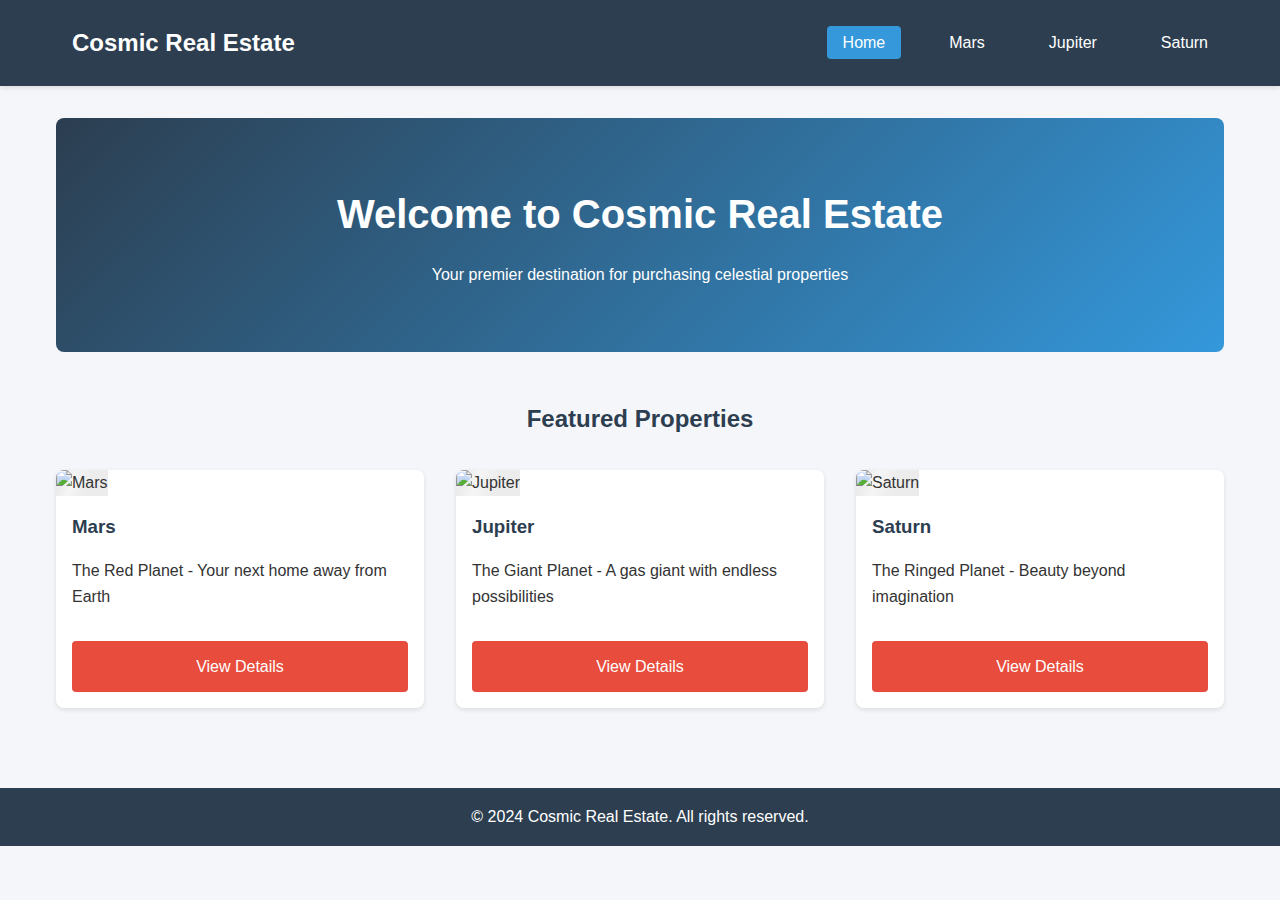
==== index.html @ f9bcfc72 "realize script" ====
<!DOCTYPE html>
<html lang="en">
<head>
    <meta charset="UTF-8">
    <meta name="viewport" content="width=device-width, initial-scale=1.0">
    <title>Cosmic Real Estate - Your Gateway to the Stars</title>
    <link rel="stylesheet" href="styles/main.css">
    <!-- Taboola Pixel Code -->
    <script type='text/javascript'>
      window._tfa = window._tfa || [];
      window._tfa.push({notify: 'event', name: 'page_view', id: 1293100});
      !function (t, f, a, x) {
             if (!document.getElementById(x)) {
                t.async = 1;t.src = a;t.id=x;f.parentNode.insertBefore(t, f);
             }
      }(document.createElement('script'),
      document.getElementsByTagName('script')[0],
      '//cdn.taboola.com/libtrc/unip/1293100/tfa.js',
      'tb_tfa_script');
    </script>
    <!-- End of Taboola Pixel Code -->
</head>
<body>
    <header>
        <nav>
            <a href="index.html" class="logo">
                <h1>Cosmic Real Estate</h1>
            </a>
            <ul>
                <li><a href="index.html" class="active">Home</a></li>
                <li><a href="pages/mars.html">Mars</a></li>
                <li><a href="pages/jupiter.html">Jupiter</a></li>
                <li><a href="pages/saturn.html">Saturn</a></li>
            </ul>
        </nav>
    </header>

    <main>
        <section class="hero">
            <h2>Welcome to Cosmic Real Estate</h2>
            <p>Your premier destination for purchasing celestial properties</p>
        </section>

        <section class="featured-planets">
            <h2>Featured Properties</h2>
            <div class="planet-grid">
                <article class="planet-card">
                    <img src="https://apod.nasa.gov/apod/image/2403/MoonriseShadowDLopez_1024.jpg" alt="Mars" loading="lazy">
                    <h3>Mars</h3>
                    <p>The Red Planet - Your next home away from Earth</p>
                    <a href="pages/mars.html" class="cta-button">View Details</a>
                </article>

                <article class="planet-card">
                    <img src="https://apod.nasa.gov/apod/image/2403/Image133k_n1055_1024.jpg" alt="Jupiter" loading="lazy">
                    <h3>Jupiter</h3>
                    <p>The Giant Planet - A gas giant with endless possibilities</p>
                    <a href="pages/jupiter.html" class="cta-button">View Details</a>
                </article>

                <article class="planet-card">
                    <img src="https://apod.nasa.gov/apod/image/2403/ELT_2024-03-13_1024.jpg" alt="Saturn" loading="lazy">
                    <h3>Saturn</h3>
                    <p>The Ringed Planet - Beauty beyond imagination</p>
                    <a href="pages/saturn.html" class="cta-button">View Details</a>
                </article>
            </div>
        </section>
    </main>

    <footer>
        <p>&copy; 2024 Cosmic Real Estate. All rights reserved.</p>
    </footer>

    <script src="js/main.js"></script>
</body>
</html>
---- styles/main.css ----
/* Reset and base styles */
:root {
    --primary-color: #2c3e50;
    --secondary-color: #3498db;
    --accent-color: #e74c3c;
    --text-color: #333;
    --background-color: #f5f6fa;
    --card-background: #ffffff;
}

* {
    margin: 0;
    padding: 0;
    box-sizing: border-box;
}

body {
    font-family: 'Segoe UI', Tahoma, Geneva, Verdana, sans-serif;
    line-height: 1.6;
    color: var(--text-color);
    background-color: var(--background-color);
}

/* Header and Navigation */
header {
    background-color: var(--primary-color);
    padding: 1rem 0;
    box-shadow: 0 2px 5px rgba(0, 0, 0, 0.1);
}

nav {
    max-width: 1200px;
    margin: 0 auto;
    padding: 0 1rem;
    display: flex;
    justify-content: space-between;
    align-items: center;
}

nav h1 {
    color: white;
    font-size: 1.5rem;
}

nav ul {
    display: flex;
    list-style: none;
    gap: 2rem;
}

nav a {
    color: white;
    text-decoration: none;
    padding: 0.5rem 1rem;
    border-radius: 4px;
    transition: background-color 0.3s;
}

nav a:hover,
nav a.active {
    background-color: var(--secondary-color);
}

/* Main content */
main {
    max-width: 1200px;
    margin: 0 auto;
    padding: 2rem 1rem;
}

.hero {
    text-align: center;
    padding: 4rem 0;
    background: linear-gradient(135deg, var(--primary-color), var(--secondary-color));
    color: white;
    border-radius: 8px;
    margin-bottom: 3rem;
}

.hero h2 {
    font-size: 2.5rem;
    margin-bottom: 1rem;
}

/* Planet Grid */
.featured-planets {
    margin-top: 3rem;
}

.featured-planets h2 {
    text-align: center;
    margin-bottom: 2rem;
    color: var(--primary-color);
}

.planet-grid {
    display: grid;
    grid-template-columns: repeat(auto-fit, minmax(300px, 1fr));
    gap: 2rem;
}

.planet-card {
    background: var(--card-background);
    border-radius: 8px;
    overflow: hidden;
    box-shadow: 0 2px 5px rgba(0, 0, 0, 0.1);
    transition: transform 0.3s;
    position: relative;
}

.planet-card:hover {
    transform: translateY(-5px);
}

.planet-card img {
    width: 100%;
    height: 200px;
    object-fit: cover;
    background: linear-gradient(110deg, #ececec 8%, #f5f5f5 18%, #ececec 33%);
    background-size: 200% 100%;
    animation: shimmer 1.5s linear infinite;
    position: relative;
    z-index: 1;
}

@keyframes shimmer {
    to {
        background-position: 200% 0;
    }
}

.planet-card::before {
    content: '';
    position: absolute;
    top: 0;
    left: 0;
    width: 100%;
    height: 100%;
    background: linear-gradient(110deg, transparent 8%, rgba(255, 255, 255, 0.2) 18%, transparent 33%);
    background-size: 200% 100%;
    animation: shimmer 1.5s linear infinite;
    z-index: 2;
    pointer-events: none;
}

.planet-card h3 {
    padding: 1rem;
    color: var(--primary-color);
    position: relative;
    z-index: 3;
}

.planet-card p {
    padding: 0 1rem 1rem;
    position: relative;
    z-index: 3;
}

/* Buttons */
.cta-button {
    display: inline-block;
    padding: 0.8rem 1.5rem;
    background-color: var(--accent-color);
    color: white;
    text-decoration: none;
    border-radius: 4px;
    margin: 1rem;
    transition: all 0.3s ease;
    cursor: pointer;
    border: none;
    font-size: 1rem;
    font-weight: 500;
    text-align: center;
    width: calc(100% - 2rem);
    position: relative;
    z-index: 3;
}

.planet-card .cta-button {
    margin: 1rem;
    display: block;
    width: calc(100% - 2rem);
}

.cta-button:hover {
    background-color: #c0392b;
    transform: translateY(-2px);
    box-shadow: 0 4px 12px rgba(231, 76, 60, 0.3);
}

.cta-button:active {
    transform: translateY(0);
}

/* Footer */
footer {
    background-color: var(--primary-color);
    color: white;
    text-align: center;
    padding: 1rem;
    margin-top: 3rem;
}

/* Logo Styles */
.logo {
    text-decoration: none;
    color: white;
    transition: opacity 0.3s ease;
}

.logo:hover {
    opacity: 0.9;
}

.logo h1 {
    margin: 0;
    font-size: 1.5rem;
}

/* Responsive Design */
@media (max-width: 768px) {
    nav {
        flex-direction: column;
        gap: 1rem;
    }

    nav ul {
        flex-direction: column;
        text-align: center;
        gap: 1rem;
    }

    .hero h2 {
        font-size: 2rem;
    }

    .planet-grid {
        grid-template-columns: 1fr;
    }
}
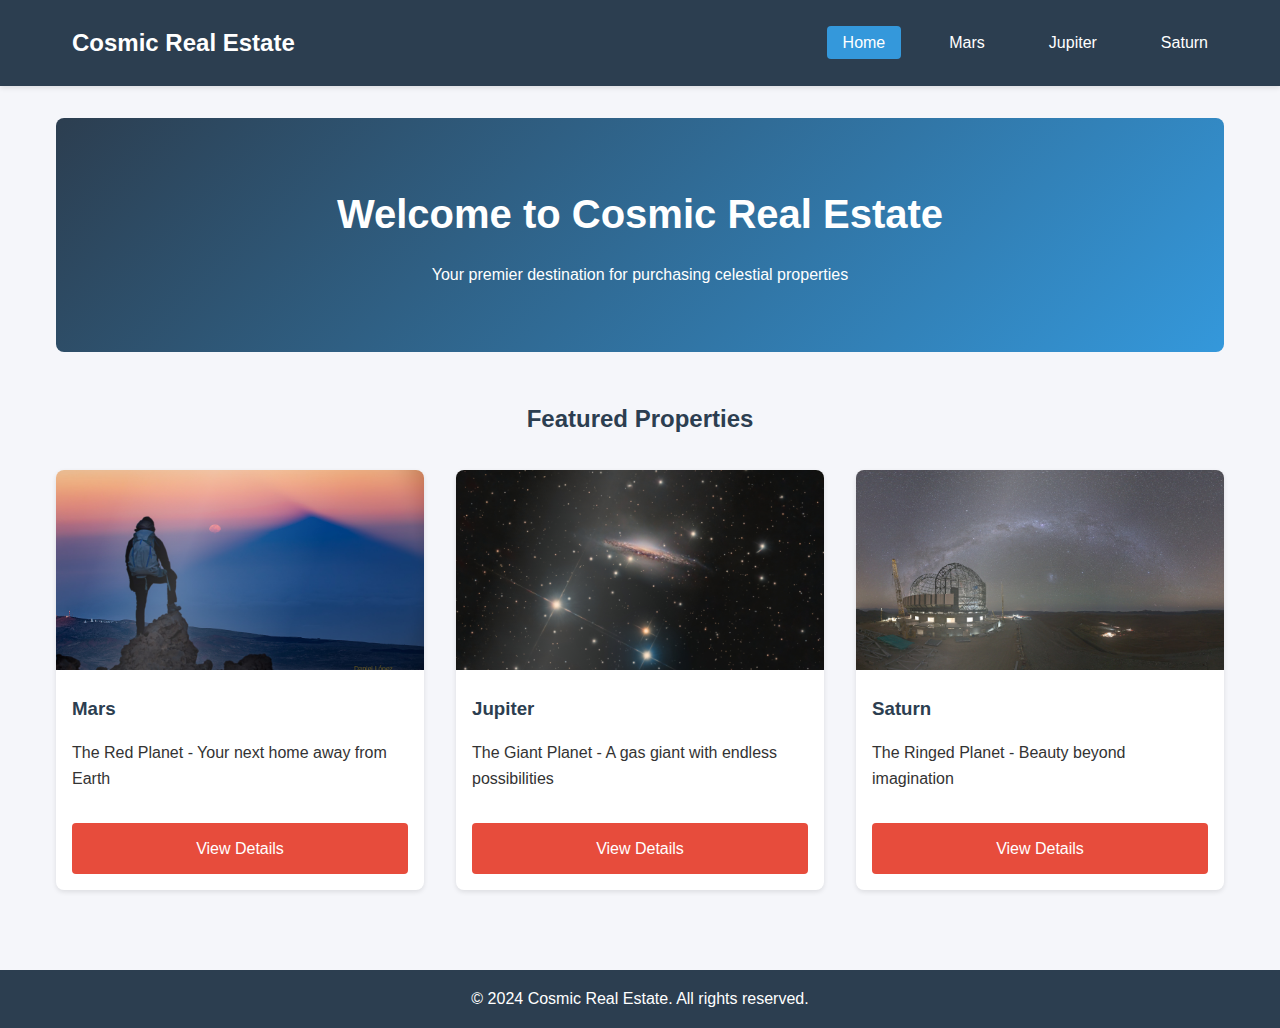
==== commit 2290681a: "back to relative image paths" ====
--- a/index.html
+++ b/index.html
@@ -8,14 +8,14 @@
     <!-- Taboola Pixel Code -->
     <script type='text/javascript'>
       window._tfa = window._tfa || [];
-      window._tfa.push({notify: 'event', name: 'page_view', id: 1293100});
+      window._tfa.push({notify: 'event', name: 'page_view', id: 1056846});
       !function (t, f, a, x) {
              if (!document.getElementById(x)) {
                 t.async = 1;t.src = a;t.id=x;f.parentNode.insertBefore(t, f);
              }
       }(document.createElement('script'),
       document.getElementsByTagName('script')[0],
-      '//cdn.taboola.com/libtrc/unip/1293100/tfa.js',
+      '//cdn.taboola.com/libtrc/unip/1056846/tfa.js',
       'tb_tfa_script');
     </script>
     <!-- End of Taboola Pixel Code -->
@@ -45,21 +45,21 @@
             <h2>Featured Properties</h2>
             <div class="planet-grid">
                 <article class="planet-card">
-                    <img src="https://apod.nasa.gov/apod/image/2403/MoonriseShadowDLopez_1024.jpg" alt="Mars" loading="lazy">
+                    <img src="images/mars.jpg" alt="Mars">
                     <h3>Mars</h3>
                     <p>The Red Planet - Your next home away from Earth</p>
                     <a href="pages/mars.html" class="cta-button">View Details</a>
                 </article>
 
                 <article class="planet-card">
-                    <img src="https://apod.nasa.gov/apod/image/2403/Image133k_n1055_1024.jpg" alt="Jupiter" loading="lazy">
+                    <img src="images/jupiter.jpg" alt="Jupiter">
                     <h3>Jupiter</h3>
                     <p>The Giant Planet - A gas giant with endless possibilities</p>
                     <a href="pages/jupiter.html" class="cta-button">View Details</a>
                 </article>
 
                 <article class="planet-card">
-                    <img src="https://apod.nasa.gov/apod/image/2403/ELT_2024-03-13_1024.jpg" alt="Saturn" loading="lazy">
+                    <img src="images/saturn.jpg" alt="Saturn">
                     <h3>Saturn</h3>
                     <p>The Ringed Planet - Beauty beyond imagination</p>
                     <a href="pages/saturn.html" class="cta-button">View Details</a>
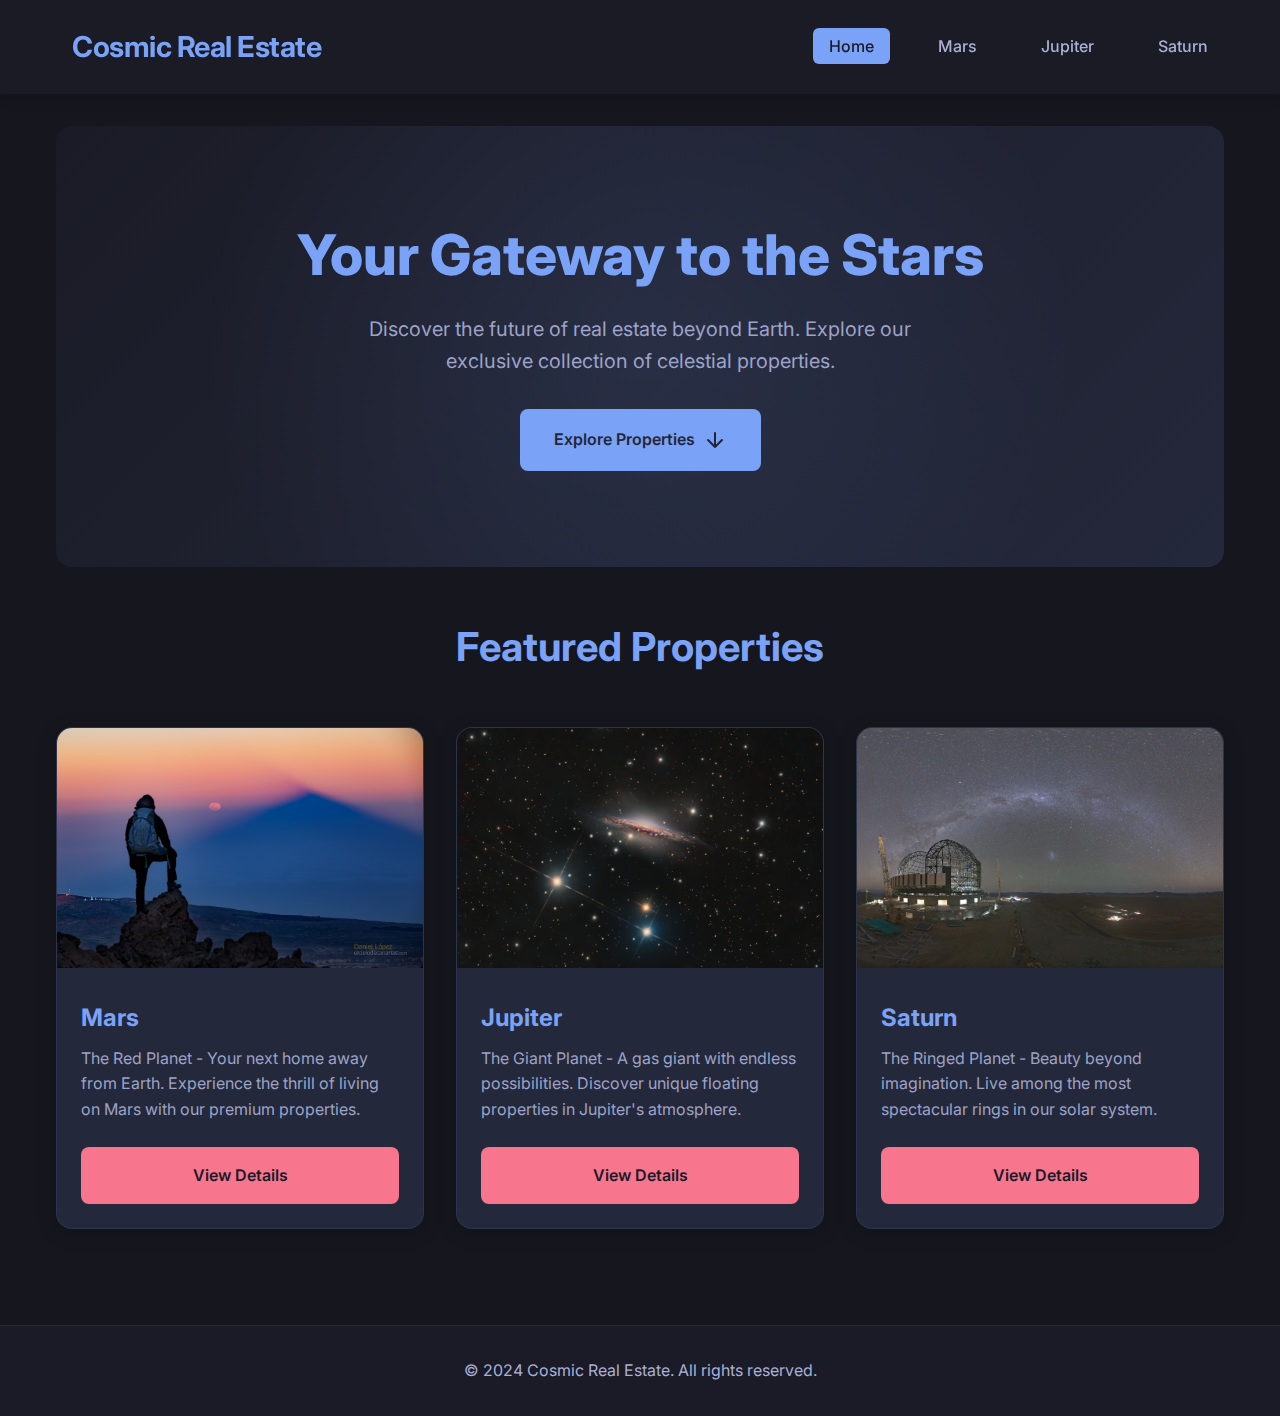
==== commit 86e47461: "style" ====
--- a/index.html
+++ b/index.html
@@ -3,8 +3,19 @@
 <head>
     <meta charset="UTF-8">
     <meta name="viewport" content="width=device-width, initial-scale=1.0">
+    <meta name="description" content="Cosmic Real Estate - Your premier destination for purchasing celestial properties. Explore Mars, Jupiter, and Saturn properties.">
+    <meta name="keywords" content="space real estate, mars property, jupiter property, saturn property, cosmic real estate">
+    <meta name="author" content="Cosmic Real Estate">
+    <meta property="og:title" content="Cosmic Real Estate - Your Gateway to the Stars">
+    <meta property="og:description" content="Your premier destination for purchasing celestial properties">
+    <meta property="og:image" content="images/mars.jpg">
+    <meta property="og:url" content="https://cosmicrealestate.com">
     <title>Cosmic Real Estate - Your Gateway to the Stars</title>
+    <link rel="icon" type="image/png" href="images/favicon.png">
     <link rel="stylesheet" href="styles/main.css">
+    <link rel="preconnect" href="https://fonts.googleapis.com">
+    <link rel="preconnect" href="https://fonts.gstatic.com" crossorigin>
+    <link href="https://fonts.googleapis.com/css2?family=Inter:wght@400;500;600;700;800&display=swap" rel="stylesheet">
     <!-- Taboola Pixel Code -->
     <script type='text/javascript'>
       window._tfa = window._tfa || [];
@@ -37,32 +48,44 @@
 
     <main>
         <section class="hero">
-            <h2>Welcome to Cosmic Real Estate</h2>
-            <p>Your premier destination for purchasing celestial properties</p>
+            <h2>Your Gateway to the Stars</h2>
+            <p>Discover the future of real estate beyond Earth. Explore our exclusive collection of celestial properties.</p>
+            <a href="#featured-planets" class="scroll-button">
+                <span>Explore Properties</span>
+                <svg width="24" height="24" viewBox="0 0 24 24" fill="none" xmlns="http://www.w3.org/2000/svg">
+                    <path d="M12 5V19M12 19L19 12M12 19L5 12" stroke="currentColor" stroke-width="2" stroke-linecap="round" stroke-linejoin="round"/>
+                </svg>
+            </a>
         </section>
 
-        <section class="featured-planets">
+        <section id="featured-planets" class="featured-planets">
             <h2>Featured Properties</h2>
             <div class="planet-grid">
                 <article class="planet-card">
-                    <img src="images/mars.jpg" alt="Mars">
-                    <h3>Mars</h3>
-                    <p>The Red Planet - Your next home away from Earth</p>
-                    <a href="pages/mars.html" class="cta-button">View Details</a>
+                    <a href="pages/mars.html">
+                        <img src="images/mars.jpg" alt="Mars - The Red Planet" loading="eager">
+                        <h3>Mars</h3>
+                        <p>The Red Planet - Your next home away from Earth. Experience the thrill of living on Mars with our premium properties.</p>
+                        <span class="cta-button">View Details</span>
+                    </a>
                 </article>
 
                 <article class="planet-card">
-                    <img src="images/jupiter.jpg" alt="Jupiter">
-                    <h3>Jupiter</h3>
-                    <p>The Giant Planet - A gas giant with endless possibilities</p>
-                    <a href="pages/jupiter.html" class="cta-button">View Details</a>
+                    <a href="pages/jupiter.html">
+                        <img src="images/jupiter.jpg" alt="Jupiter - The Giant Planet" loading="eager">
+                        <h3>Jupiter</h3>
+                        <p>The Giant Planet - A gas giant with endless possibilities. Discover unique floating properties in Jupiter's atmosphere.</p>
+                        <span class="cta-button">View Details</span>
+                    </a>
                 </article>
 
                 <article class="planet-card">
-                    <img src="images/saturn.jpg" alt="Saturn">
-                    <h3>Saturn</h3>
-                    <p>The Ringed Planet - Beauty beyond imagination</p>
-                    <a href="pages/saturn.html" class="cta-button">View Details</a>
+                    <a href="pages/saturn.html">
+                        <img src="images/saturn.jpg" alt="Saturn - The Ringed Planet" loading="eager">
+                        <h3>Saturn</h3>
+                        <p>The Ringed Planet - Beauty beyond imagination. Live among the most spectacular rings in our solar system.</p>
+                        <span class="cta-button">View Details</span>
+                    </a>
                 </article>
             </div>
         </section>
--- a/styles/main.css
+++ b/styles/main.css
@@ -1,11 +1,14 @@
 /* Reset and base styles */
 :root {
-    --primary-color: #2c3e50;
-    --secondary-color: #3498db;
-    --accent-color: #e74c3c;
-    --text-color: #333;
-    --background-color: #f5f6fa;
-    --card-background: #ffffff;
+    --primary-color: #1a1b26;
+    --secondary-color: #7aa2f7;
+    --accent-color: #f7768e;
+    --text-color: #a9b1d6;
+    --background-color: #16161e;
+    --card-background: #24283b;
+    --card-hover: #2f334d;
+    --gradient-start: #1a1b26;
+    --gradient-end: #24283b;
 }
 
 * {
@@ -15,7 +18,7 @@
 }
 
 body {
-    font-family: 'Segoe UI', Tahoma, Geneva, Verdana, sans-serif;
+    font-family: 'Inter', -apple-system, BlinkMacSystemFont, 'Segoe UI', Roboto, Oxygen, Ubuntu, Cantarell, sans-serif;
     line-height: 1.6;
     color: var(--text-color);
     background-color: var(--background-color);
@@ -25,7 +28,12 @@
 header {
     background-color: var(--primary-color);
     padding: 1rem 0;
-    box-shadow: 0 2px 5px rgba(0, 0, 0, 0.1);
+    box-shadow: 0 2px 15px rgba(0, 0, 0, 0.2);
+    position: sticky;
+    top: 0;
+    z-index: 1000;
+    backdrop-filter: blur(10px);
+    background-color: rgba(26, 27, 38, 0.95);
 }
 
 nav {
@@ -37,28 +45,47 @@
     align-items: center;
 }
 
-nav h1 {
-    color: white;
-    font-size: 1.5rem;
-}
-
+/* Logo Styles */
+a.logo {
+    text-decoration: none;
+    color: var(--secondary-color);
+    transition: all 0.3s ease;
+    padding: 0.5rem 1rem;
+    border-radius: 6px;
+}
+
+a.logo:hover {
+    background-color: var(--secondary-color);
+    color: var(--primary-color);
+}
+
+a.logo h1 {
+    margin: 0;
+    font-size: 1.8rem;
+    font-weight: 700;
+    letter-spacing: -0.5px;
+}
+
+/* Navigation Links */
 nav ul {
     display: flex;
     list-style: none;
     gap: 2rem;
 }
 
-nav a {
-    color: white;
+nav ul a {
+    color: var(--text-color);
     text-decoration: none;
     padding: 0.5rem 1rem;
-    border-radius: 4px;
-    transition: background-color 0.3s;
-}
-
-nav a:hover,
-nav a.active {
+    border-radius: 6px;
+    transition: all 0.3s ease;
+    font-weight: 500;
+}
+
+nav ul a:hover,
+nav ul a.active {
     background-color: var(--secondary-color);
+    color: var(--primary-color);
 }
 
 /* Main content */
@@ -70,122 +97,176 @@
 
 .hero {
     text-align: center;
-    padding: 4rem 0;
-    background: linear-gradient(135deg, var(--primary-color), var(--secondary-color));
-    color: white;
-    border-radius: 8px;
+    padding: 6rem 2rem;
+    background: linear-gradient(135deg, var(--gradient-start), var(--gradient-end));
+    color: var(--text-color);
+    border-radius: 16px;
     margin-bottom: 3rem;
-}
-
-.hero h2 {
-    font-size: 2.5rem;
-    margin-bottom: 1rem;
-}
-
-/* Planet Grid */
-.featured-planets {
-    margin-top: 3rem;
-}
-
-.featured-planets h2 {
-    text-align: center;
-    margin-bottom: 2rem;
-    color: var(--primary-color);
-}
-
-.planet-grid {
-    display: grid;
-    grid-template-columns: repeat(auto-fit, minmax(300px, 1fr));
-    gap: 2rem;
-}
-
-.planet-card {
-    background: var(--card-background);
-    border-radius: 8px;
+    position: relative;
     overflow: hidden;
-    box-shadow: 0 2px 5px rgba(0, 0, 0, 0.1);
-    transition: transform 0.3s;
-    position: relative;
-}
-
-.planet-card:hover {
-    transform: translateY(-5px);
-}
-
-.planet-card img {
-    width: 100%;
-    height: 200px;
-    object-fit: cover;
-    background: linear-gradient(110deg, #ececec 8%, #f5f5f5 18%, #ececec 33%);
-    background-size: 200% 100%;
-    animation: shimmer 1.5s linear infinite;
-    position: relative;
-    z-index: 1;
-}
-
-@keyframes shimmer {
-    to {
-        background-position: 200% 0;
-    }
-}
-
-.planet-card::before {
+}
+
+.hero::before {
     content: '';
     position: absolute;
     top: 0;
     left: 0;
+    right: 0;
+    bottom: 0;
+    background: radial-gradient(circle at 50% 50%, rgba(122, 162, 247, 0.1), transparent 70%);
+    pointer-events: none;
+}
+
+.hero h2 {
+    font-size: 3.5rem;
+    margin-bottom: 1.5rem;
+    color: var(--secondary-color);
+    font-weight: 800;
+    line-height: 1.2;
+}
+
+.hero p {
+    font-size: 1.25rem;
+    max-width: 600px;
+    margin: 0 auto 2rem;
+    opacity: 0.9;
+}
+
+/* Scroll Button */
+.scroll-button {
+    display: inline-flex;
+    align-items: center;
+    gap: 0.5rem;
+    padding: 1rem 2rem;
+    background-color: var(--secondary-color);
+    color: var(--primary-color);
+    text-decoration: none;
+    border-radius: 8px;
+    font-weight: 600;
+    transition: all 0.3s ease;
+    border: 2px solid transparent;
+}
+
+.scroll-button:hover {
+    background-color: transparent;
+    border-color: var(--secondary-color);
+    color: var(--secondary-color);
+    transform: translateY(-2px);
+}
+
+.scroll-button svg {
+    transition: transform 0.3s ease;
+}
+
+.scroll-button:hover svg {
+    transform: translateY(2px);
+}
+
+/* Smooth Scroll */
+html {
+    scroll-behavior: smooth;
+}
+
+/* Planet Grid */
+.featured-planets {
+    margin-top: 3rem;
+}
+
+.featured-planets h2 {
+    text-align: center;
+    margin-bottom: 3rem;
+    color: var(--secondary-color);
+    font-size: 2.5rem;
+    font-weight: 700;
+}
+
+.planet-grid {
+    display: grid;
+    grid-template-columns: repeat(auto-fit, minmax(320px, 1fr));
+    gap: 2rem;
+}
+
+.planet-card {
+    background: var(--card-background);
+    border-radius: 16px;
+    overflow: hidden;
+    box-shadow: 0 4px 20px rgba(0, 0, 0, 0.2);
+    transition: all 0.3s ease;
+    position: relative;
+    border: 1px solid rgba(122, 162, 247, 0.1);
+    display: flex;
+    flex-direction: column;
+    cursor: pointer;
+}
+
+.planet-card a {
+    text-decoration: none;
+    color: inherit;
+}
+
+.planet-card:hover {
+    transform: translateY(-8px);
+    box-shadow: 0 8px 30px rgba(0, 0, 0, 0.3);
+    background: var(--card-hover);
+}
+
+.planet-card img {
     width: 100%;
-    height: 100%;
-    background: linear-gradient(110deg, transparent 8%, rgba(255, 255, 255, 0.2) 18%, transparent 33%);
-    background-size: 200% 100%;
-    animation: shimmer 1.5s linear infinite;
-    z-index: 2;
-    pointer-events: none;
+    height: 240px;
+    object-fit: cover;
+    transition: transform 0.5s ease;
+    aspect-ratio: 16/9;
+}
+
+.planet-card:hover img {
+    transform: scale(1.05);
 }
 
 .planet-card h3 {
-    padding: 1rem;
-    color: var(--primary-color);
-    position: relative;
-    z-index: 3;
+    padding: 1.5rem 1.5rem 0.5rem;
+    color: var(--secondary-color);
+    font-size: 1.5rem;
+    font-weight: 700;
 }
 
 .planet-card p {
-    padding: 0 1rem 1rem;
-    position: relative;
-    z-index: 3;
+    padding: 0 1.5rem 1.5rem;
+    color: var(--text-color);
+    opacity: 0.9;
+    flex-grow: 1;
 }
 
 /* Buttons */
 .cta-button {
     display: inline-block;
-    padding: 0.8rem 1.5rem;
+    padding: 1rem 2rem;
     background-color: var(--accent-color);
-    color: white;
-    text-decoration: none;
-    border-radius: 4px;
-    margin: 1rem;
+    color: var(--primary-color);
+    text-decoration: none;
+    border-radius: 8px;
+    margin: 1.5rem;
     transition: all 0.3s ease;
     cursor: pointer;
     border: none;
     font-size: 1rem;
-    font-weight: 500;
-    text-align: center;
-    width: calc(100% - 2rem);
+    font-weight: 600;
+    text-align: center;
+    width: calc(100% - 3rem);
     position: relative;
-    z-index: 3;
+    overflow: hidden;
 }
 
 .planet-card .cta-button {
-    margin: 1rem;
+    margin: 0 1.5rem 1.5rem;
     display: block;
-    width: calc(100% - 2rem);
+    width: calc(100% - 3rem);
+    text-align: center;
 }
 
 .cta-button:hover {
-    background-color: #c0392b;
+    background-color: #e85d6f;
     transform: translateY(-2px);
-    box-shadow: 0 4px 12px rgba(231, 76, 60, 0.3);
+    box-shadow: 0 4px 15px rgba(247, 118, 142, 0.3);
 }
 
 .cta-button:active {
@@ -195,26 +276,11 @@
 /* Footer */
 footer {
     background-color: var(--primary-color);
-    color: white;
-    text-align: center;
-    padding: 1rem;
-    margin-top: 3rem;
-}
-
-/* Logo Styles */
-.logo {
-    text-decoration: none;
-    color: white;
-    transition: opacity 0.3s ease;
-}
-
-.logo:hover {
-    opacity: 0.9;
-}
-
-.logo h1 {
-    margin: 0;
-    font-size: 1.5rem;
+    color: var(--text-color);
+    text-align: center;
+    padding: 2rem;
+    margin-top: 4rem;
+    border-top: 1px solid rgba(122, 162, 247, 0.1);
 }
 
 /* Responsive Design */
@@ -231,10 +297,30 @@
     }
 
     .hero h2 {
-        font-size: 2rem;
+        font-size: 2.5rem;
+    }
+
+    .hero p {
+        font-size: 1.1rem;
     }
 
     .planet-grid {
         grid-template-columns: 1fr;
     }
+}
+
+/* Animations */
+@keyframes fadeIn {
+    from {
+        opacity: 0;
+        transform: translateY(20px);
+    }
+    to {
+        opacity: 1;
+        transform: translateY(0);
+    }
+}
+
+.hero, .planet-card {
+    animation: fadeIn 0.6s ease-out forwards;
 } 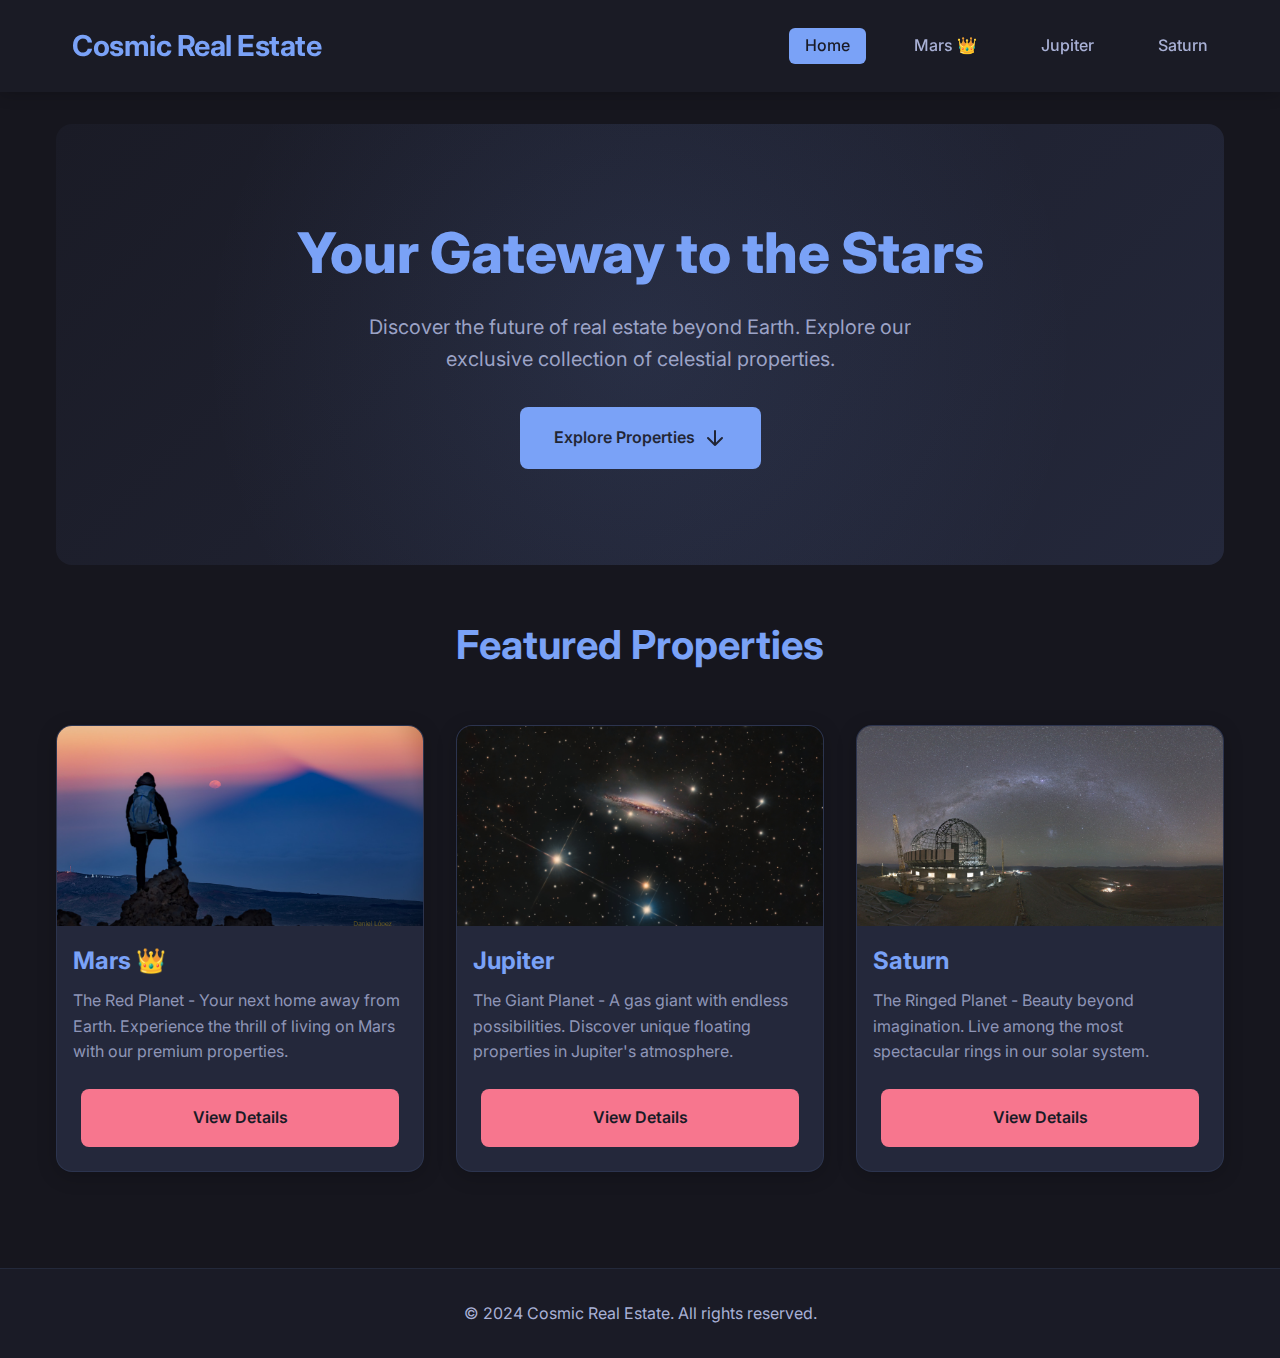
==== commit 22dd4715: "style" ====
--- a/index.html
+++ b/index.html
@@ -12,6 +12,13 @@
     <meta property="og:url" content="https://cosmicrealestate.com">
     <title>Cosmic Real Estate - Your Gateway to the Stars</title>
     <link rel="icon" type="image/png" href="images/favicon.png">
+    <link rel="stylesheet" href="styles/variables.css">
+    <link rel="stylesheet" href="styles/animations.css">
+    <link rel="stylesheet" href="styles/navbar.css">
+    <link rel="stylesheet" href="styles/buttons.css">
+    <link rel="stylesheet" href="styles/cards.css">
+    <link rel="stylesheet" href="styles/forms.css">
+    <link rel="stylesheet" href="styles/footer.css">
     <link rel="stylesheet" href="styles/main.css">
     <link rel="preconnect" href="https://fonts.googleapis.com">
     <link rel="preconnect" href="https://fonts.gstatic.com" crossorigin>
@@ -39,7 +46,7 @@
             </a>
             <ul>
                 <li><a href="index.html" class="active">Home</a></li>
-                <li><a href="pages/mars.html">Mars</a></li>
+                <li><a href="pages/mars.html">Mars 👑</a></li>
                 <li><a href="pages/jupiter.html">Jupiter</a></li>
                 <li><a href="pages/saturn.html">Saturn</a></li>
             </ul>
@@ -64,7 +71,7 @@
                 <article class="planet-card">
                     <a href="pages/mars.html">
                         <img src="images/mars.jpg" alt="Mars - The Red Planet" loading="eager">
-                        <h3>Mars</h3>
+                        <h3>Mars 👑</h3>
                         <p>The Red Planet - Your next home away from Earth. Experience the thrill of living on Mars with our premium properties.</p>
                         <span class="cta-button">View Details</span>
                     </a>
--- a/styles/variables.css
+++ b/styles/variables.css
@@ -0,0 +1,11 @@
+:root {
+    --primary-color: #1a1b26;
+    --secondary-color: #7aa2f7;
+    --accent-color: #f7768e;
+    --text-color: #a9b1d6;
+    --background-color: #16161e;
+    --card-background: #24283b;
+    --card-hover: #2f334d;
+    --gradient-start: #1a1b26;
+    --gradient-end: #24283b;
+} --- a/styles/animations.css
+++ b/styles/animations.css
@@ -0,0 +1,59 @@
+/* Fade In Animation */
+@keyframes fadeIn {
+    from {
+        opacity: 0;
+        transform: translateY(20px);
+    }
+    to {
+        opacity: 1;
+        transform: translateY(0);
+    }
+}
+
+/* Slide In Animation */
+@keyframes slideIn {
+    from {
+        transform: translateY(-10px);
+        opacity: 0;
+    }
+    to {
+        transform: translateY(0);
+        opacity: 1;
+    }
+}
+
+/* Shimmer Animation */
+@keyframes shimmer {
+    to {
+        background-position: 200% 0;
+    }
+}
+
+/* Apply Animations */
+.hero, .planet-card {
+    animation: fadeIn 0.6s ease-out forwards;
+}
+
+.error-message,
+.success-message {
+    animation: slideIn 0.3s ease-out;
+}
+
+/* Loading States */
+.loading {
+    opacity: 0;
+    background: linear-gradient(110deg, #2c3e50 8%, #34495e 18%, #2c3e50 33%);
+    background-size: 200% 100%;
+    animation: shimmer 1.5s linear infinite;
+}
+
+.loaded {
+    opacity: 1;
+    background: none;
+    animation: none;
+}
+
+/* Smooth Scroll */
+html {
+    scroll-behavior: smooth;
+} --- a/styles/navbar.css
+++ b/styles/navbar.css
@@ -0,0 +1,93 @@
+/* Header and Navigation */
+header {
+    background-color: var(--primary-color);
+    padding: 1rem 0;
+    box-shadow: 0 2px 15px rgba(0, 0, 0, 0.2);
+    position: sticky;
+    top: 0;
+    z-index: 1000;
+    backdrop-filter: blur(10px);
+    background-color: rgba(26, 27, 38, 0.95);
+    width: 100%;
+}
+
+nav {
+    max-width: 1200px;
+    margin: 0 auto;
+    padding: 0 1rem;
+    display: flex;
+    justify-content: space-between;
+    align-items: center;
+    height: 60px;
+}
+
+/* Logo Styles */
+a.logo {
+    text-decoration: none;
+    color: var(--secondary-color);
+    transition: all 0.3s ease;
+    padding: 0.5rem 1rem;
+    border-radius: 6px;
+    display: inline-block;
+    height: 100%;
+    display: flex;
+    align-items: center;
+}
+
+a.logo:hover {
+    background-color: var(--secondary-color);
+    color: var(--primary-color);
+}
+
+a.logo h1 {
+    margin: 0;
+    font-size: 1.8rem;
+    font-weight: 700;
+    letter-spacing: -0.5px;
+    line-height: 1.2;
+    white-space: nowrap;
+}
+
+/* Navigation Links */
+nav ul {
+    display: flex;
+    list-style: none;
+    gap: 2rem;
+    margin: 0;
+    padding: 0;
+    height: 100%;
+    align-items: center;
+}
+
+nav ul a {
+    color: var(--text-color);
+    text-decoration: none;
+    padding: 0.5rem 1rem;
+    border-radius: 6px;
+    transition: all 0.3s ease;
+    font-weight: 500;
+    display: inline-flex;
+    align-items: center;
+    line-height: 1.2;
+    white-space: nowrap;
+}
+
+nav ul a:hover,
+nav ul a.active {
+    background-color: var(--secondary-color);
+    color: var(--primary-color);
+}
+
+/* Responsive Navigation */
+@media (max-width: 768px) {
+    nav {
+        flex-direction: column;
+        gap: 1rem;
+    }
+
+    nav ul {
+        flex-direction: column;
+        text-align: center;
+        gap: 1rem;
+    }
+} --- a/styles/buttons.css
+++ b/styles/buttons.css
@@ -0,0 +1,79 @@
+/* Base Button Styles */
+.cta-button {
+    display: inline-block;
+    padding: 1rem 2rem;
+    background-color: var(--accent-color);
+    color: var(--primary-color);
+    text-decoration: none;
+    border-radius: 8px;
+    margin: 1.5rem;
+    transition: all 0.3s ease;
+    cursor: pointer;
+    border: none;
+    font-size: 1rem;
+    font-weight: 600;
+    text-align: center;
+    width: calc(100% - 3rem);
+    position: relative;
+    overflow: hidden;
+}
+
+.cta-button:hover {
+    background-color: #e85d6f;
+    transform: translateY(-2px);
+    box-shadow: 0 4px 15px rgba(247, 118, 142, 0.3);
+}
+
+.cta-button:active {
+    transform: translateY(0);
+}
+
+/* Scroll Button */
+.scroll-button {
+    display: inline-flex;
+    align-items: center;
+    gap: 0.5rem;
+    padding: 1rem 2rem;
+    background-color: var(--secondary-color);
+    color: var(--primary-color);
+    text-decoration: none;
+    border-radius: 8px;
+    font-weight: 600;
+    transition: all 0.3s ease;
+    border: 2px solid transparent;
+}
+
+.scroll-button:hover {
+    background-color: transparent;
+    border-color: var(--secondary-color);
+    color: var(--secondary-color);
+    transform: translateY(-2px);
+}
+
+.scroll-button svg {
+    transition: transform 0.3s ease;
+}
+
+.scroll-button:hover svg {
+    transform: translateY(2px);
+}
+
+/* Form Buttons */
+.form-group button.cta-button {
+    width: 100%;
+    margin: 1rem 0 0;
+    cursor: pointer;
+    border: none;
+    font-size: 1rem;
+    font-weight: 500;
+    transition: all 0.3s ease;
+}
+
+.form-group button.cta-button:hover {
+    transform: translateY(-2px);
+    box-shadow: 0 4px 12px rgba(231, 76, 60, 0.3);
+}
+
+.form-group button.cta-button:active {
+    transform: translateY(0);
+} --- a/styles/cards.css
+++ b/styles/cards.css
@@ -0,0 +1,89 @@
+/* Planet Cards */
+.planet-card {
+    background: var(--card-background);
+    border-radius: 16px;
+    overflow: hidden;
+    box-shadow: 0 4px 20px rgba(0, 0, 0, 0.2);
+    transition: all 0.3s ease;
+    position: relative;
+    border: 1px solid rgba(122, 162, 247, 0.1);
+    display: flex;
+    flex-direction: column;
+    cursor: pointer;
+    height: 100%;
+}
+
+.planet-card a {
+    text-decoration: none;
+    color: inherit;
+    display: flex;
+    flex-direction: column;
+    height: 100%;
+}
+
+.planet-card:hover {
+    transform: translateY(-8px);
+    box-shadow: 0 8px 30px rgba(0, 0, 0, 0.3);
+    background: var(--card-hover);
+}
+
+.planet-card img {
+    width: 100%;
+    height: 200px;
+    object-fit: cover;
+    transition: transform 0.3s ease;
+}
+
+.planet-card:hover img {
+    transform: scale(1.05);
+}
+
+.planet-card h3 {
+    margin: 1rem 1rem 0.5rem;
+    color: var(--secondary-color);
+    font-size: 1.5rem;
+}
+
+.planet-card p {
+    margin: 0 1rem;
+    color: var(--text-color);
+    opacity: 0.8;
+    flex-grow: 1;
+}
+
+/* Planet Grid */
+.planet-grid {
+    display: grid;
+    grid-template-columns: repeat(auto-fit, minmax(320px, 1fr));
+    gap: 2rem;
+}
+
+.featured-planets {
+    margin-top: 3rem;
+}
+
+.featured-planets h2 {
+    text-align: center;
+    margin-bottom: 3rem;
+    color: var(--secondary-color);
+    font-size: 2.5rem;
+    font-weight: 700;
+}
+
+/* Planet Detail Card */
+.planet-detail {
+    max-width: 1000px;
+    margin: 0 auto;
+    background: var(--card-background);
+    border-radius: 16px;
+    overflow: hidden;
+    box-shadow: 0 4px 20px rgba(0, 0, 0, 0.2);
+    border: 1px solid rgba(122, 162, 247, 0.1);
+}
+
+/* Responsive Cards */
+@media (max-width: 768px) {
+    .planet-grid {
+        grid-template-columns: 1fr;
+    }
+} --- a/styles/forms.css
+++ b/styles/forms.css
@@ -0,0 +1,50 @@
+/* Form Styles */
+.form-group {
+    margin-bottom: 1rem;
+}
+
+.form-group label {
+    display: block;
+    margin-bottom: 0.5rem;
+    color: var(--secondary-color);
+    font-weight: 500;
+}
+
+.form-group input,
+.form-group select {
+    width: 100%;
+    padding: 0.6rem;
+    border: 1px solid rgba(122, 162, 247, 0.2);
+    border-radius: 8px;
+    font-size: 1rem;
+    background: var(--card-hover);
+    color: var(--text-color);
+}
+
+.form-group input:focus,
+.form-group select:focus {
+    outline: none;
+    border-color: var(--secondary-color);
+    box-shadow: 0 0 0 2px rgba(122, 162, 247, 0.2);
+}
+
+/* Form Messages */
+.error-message,
+.success-message {
+    padding: 1rem;
+    margin-bottom: 1rem;
+    border-radius: 8px;
+    animation: slideIn 0.3s ease-out;
+}
+
+.error-message {
+    background-color: rgba(247, 118, 142, 0.1);
+    color: #f7768e;
+    border: 1px solid rgba(247, 118, 142, 0.2);
+}
+
+.success-message {
+    background-color: rgba(122, 162, 247, 0.1);
+    color: var(--secondary-color);
+    border: 1px solid rgba(122, 162, 247, 0.2);
+} --- a/styles/footer.css
+++ b/styles/footer.css
@@ -0,0 +1,8 @@
+footer {
+    background-color: var(--primary-color);
+    color: var(--text-color);
+    text-align: center;
+    padding: 2rem;
+    margin-top: 4rem;
+    border-top: 1px solid rgba(122, 162, 247, 0.1);
+} --- a/styles/main.css
+++ b/styles/main.css
@@ -1,16 +1,4 @@
 /* Reset and base styles */
-:root {
-    --primary-color: #1a1b26;
-    --secondary-color: #7aa2f7;
-    --accent-color: #f7768e;
-    --text-color: #a9b1d6;
-    --background-color: #16161e;
-    --card-background: #24283b;
-    --card-hover: #2f334d;
-    --gradient-start: #1a1b26;
-    --gradient-end: #24283b;
-}
-
 * {
     margin: 0;
     padding: 0;
@@ -24,70 +12,6 @@
     background-color: var(--background-color);
 }
 
-/* Header and Navigation */
-header {
-    background-color: var(--primary-color);
-    padding: 1rem 0;
-    box-shadow: 0 2px 15px rgba(0, 0, 0, 0.2);
-    position: sticky;
-    top: 0;
-    z-index: 1000;
-    backdrop-filter: blur(10px);
-    background-color: rgba(26, 27, 38, 0.95);
-}
-
-nav {
-    max-width: 1200px;
-    margin: 0 auto;
-    padding: 0 1rem;
-    display: flex;
-    justify-content: space-between;
-    align-items: center;
-}
-
-/* Logo Styles */
-a.logo {
-    text-decoration: none;
-    color: var(--secondary-color);
-    transition: all 0.3s ease;
-    padding: 0.5rem 1rem;
-    border-radius: 6px;
-}
-
-a.logo:hover {
-    background-color: var(--secondary-color);
-    color: var(--primary-color);
-}
-
-a.logo h1 {
-    margin: 0;
-    font-size: 1.8rem;
-    font-weight: 700;
-    letter-spacing: -0.5px;
-}
-
-/* Navigation Links */
-nav ul {
-    display: flex;
-    list-style: none;
-    gap: 2rem;
-}
-
-nav ul a {
-    color: var(--text-color);
-    text-decoration: none;
-    padding: 0.5rem 1rem;
-    border-radius: 6px;
-    transition: all 0.3s ease;
-    font-weight: 500;
-}
-
-nav ul a:hover,
-nav ul a.active {
-    background-color: var(--secondary-color);
-    color: var(--primary-color);
-}
-
 /* Main content */
 main {
     max-width: 1200px;
@@ -95,6 +19,7 @@
     padding: 2rem 1rem;
 }
 
+/* Hero Section */
 .hero {
     text-align: center;
     padding: 6rem 2rem;
@@ -132,170 +57,8 @@
     opacity: 0.9;
 }
 
-/* Scroll Button */
-.scroll-button {
-    display: inline-flex;
-    align-items: center;
-    gap: 0.5rem;
-    padding: 1rem 2rem;
-    background-color: var(--secondary-color);
-    color: var(--primary-color);
-    text-decoration: none;
-    border-radius: 8px;
-    font-weight: 600;
-    transition: all 0.3s ease;
-    border: 2px solid transparent;
-}
-
-.scroll-button:hover {
-    background-color: transparent;
-    border-color: var(--secondary-color);
-    color: var(--secondary-color);
-    transform: translateY(-2px);
-}
-
-.scroll-button svg {
-    transition: transform 0.3s ease;
-}
-
-.scroll-button:hover svg {
-    transform: translateY(2px);
-}
-
-/* Smooth Scroll */
-html {
-    scroll-behavior: smooth;
-}
-
-/* Planet Grid */
-.featured-planets {
-    margin-top: 3rem;
-}
-
-.featured-planets h2 {
-    text-align: center;
-    margin-bottom: 3rem;
-    color: var(--secondary-color);
-    font-size: 2.5rem;
-    font-weight: 700;
-}
-
-.planet-grid {
-    display: grid;
-    grid-template-columns: repeat(auto-fit, minmax(320px, 1fr));
-    gap: 2rem;
-}
-
-.planet-card {
-    background: var(--card-background);
-    border-radius: 16px;
-    overflow: hidden;
-    box-shadow: 0 4px 20px rgba(0, 0, 0, 0.2);
-    transition: all 0.3s ease;
-    position: relative;
-    border: 1px solid rgba(122, 162, 247, 0.1);
-    display: flex;
-    flex-direction: column;
-    cursor: pointer;
-}
-
-.planet-card a {
-    text-decoration: none;
-    color: inherit;
-}
-
-.planet-card:hover {
-    transform: translateY(-8px);
-    box-shadow: 0 8px 30px rgba(0, 0, 0, 0.3);
-    background: var(--card-hover);
-}
-
-.planet-card img {
-    width: 100%;
-    height: 240px;
-    object-fit: cover;
-    transition: transform 0.5s ease;
-    aspect-ratio: 16/9;
-}
-
-.planet-card:hover img {
-    transform: scale(1.05);
-}
-
-.planet-card h3 {
-    padding: 1.5rem 1.5rem 0.5rem;
-    color: var(--secondary-color);
-    font-size: 1.5rem;
-    font-weight: 700;
-}
-
-.planet-card p {
-    padding: 0 1.5rem 1.5rem;
-    color: var(--text-color);
-    opacity: 0.9;
-    flex-grow: 1;
-}
-
-/* Buttons */
-.cta-button {
-    display: inline-block;
-    padding: 1rem 2rem;
-    background-color: var(--accent-color);
-    color: var(--primary-color);
-    text-decoration: none;
-    border-radius: 8px;
-    margin: 1.5rem;
-    transition: all 0.3s ease;
-    cursor: pointer;
-    border: none;
-    font-size: 1rem;
-    font-weight: 600;
-    text-align: center;
-    width: calc(100% - 3rem);
-    position: relative;
-    overflow: hidden;
-}
-
-.planet-card .cta-button {
-    margin: 0 1.5rem 1.5rem;
-    display: block;
-    width: calc(100% - 3rem);
-    text-align: center;
-}
-
-.cta-button:hover {
-    background-color: #e85d6f;
-    transform: translateY(-2px);
-    box-shadow: 0 4px 15px rgba(247, 118, 142, 0.3);
-}
-
-.cta-button:active {
-    transform: translateY(0);
-}
-
-/* Footer */
-footer {
-    background-color: var(--primary-color);
-    color: var(--text-color);
-    text-align: center;
-    padding: 2rem;
-    margin-top: 4rem;
-    border-top: 1px solid rgba(122, 162, 247, 0.1);
-}
-
 /* Responsive Design */
 @media (max-width: 768px) {
-    nav {
-        flex-direction: column;
-        gap: 1rem;
-    }
-
-    nav ul {
-        flex-direction: column;
-        text-align: center;
-        gap: 1rem;
-    }
-
     .hero h2 {
         font-size: 2.5rem;
     }
@@ -303,24 +66,4 @@
     .hero p {
         font-size: 1.1rem;
     }
-
-    .planet-grid {
-        grid-template-columns: 1fr;
-    }
-}
-
-/* Animations */
-@keyframes fadeIn {
-    from {
-        opacity: 0;
-        transform: translateY(20px);
-    }
-    to {
-        opacity: 1;
-        transform: translateY(0);
-    }
-}
-
-.hero, .planet-card {
-    animation: fadeIn 0.6s ease-out forwards;
 } 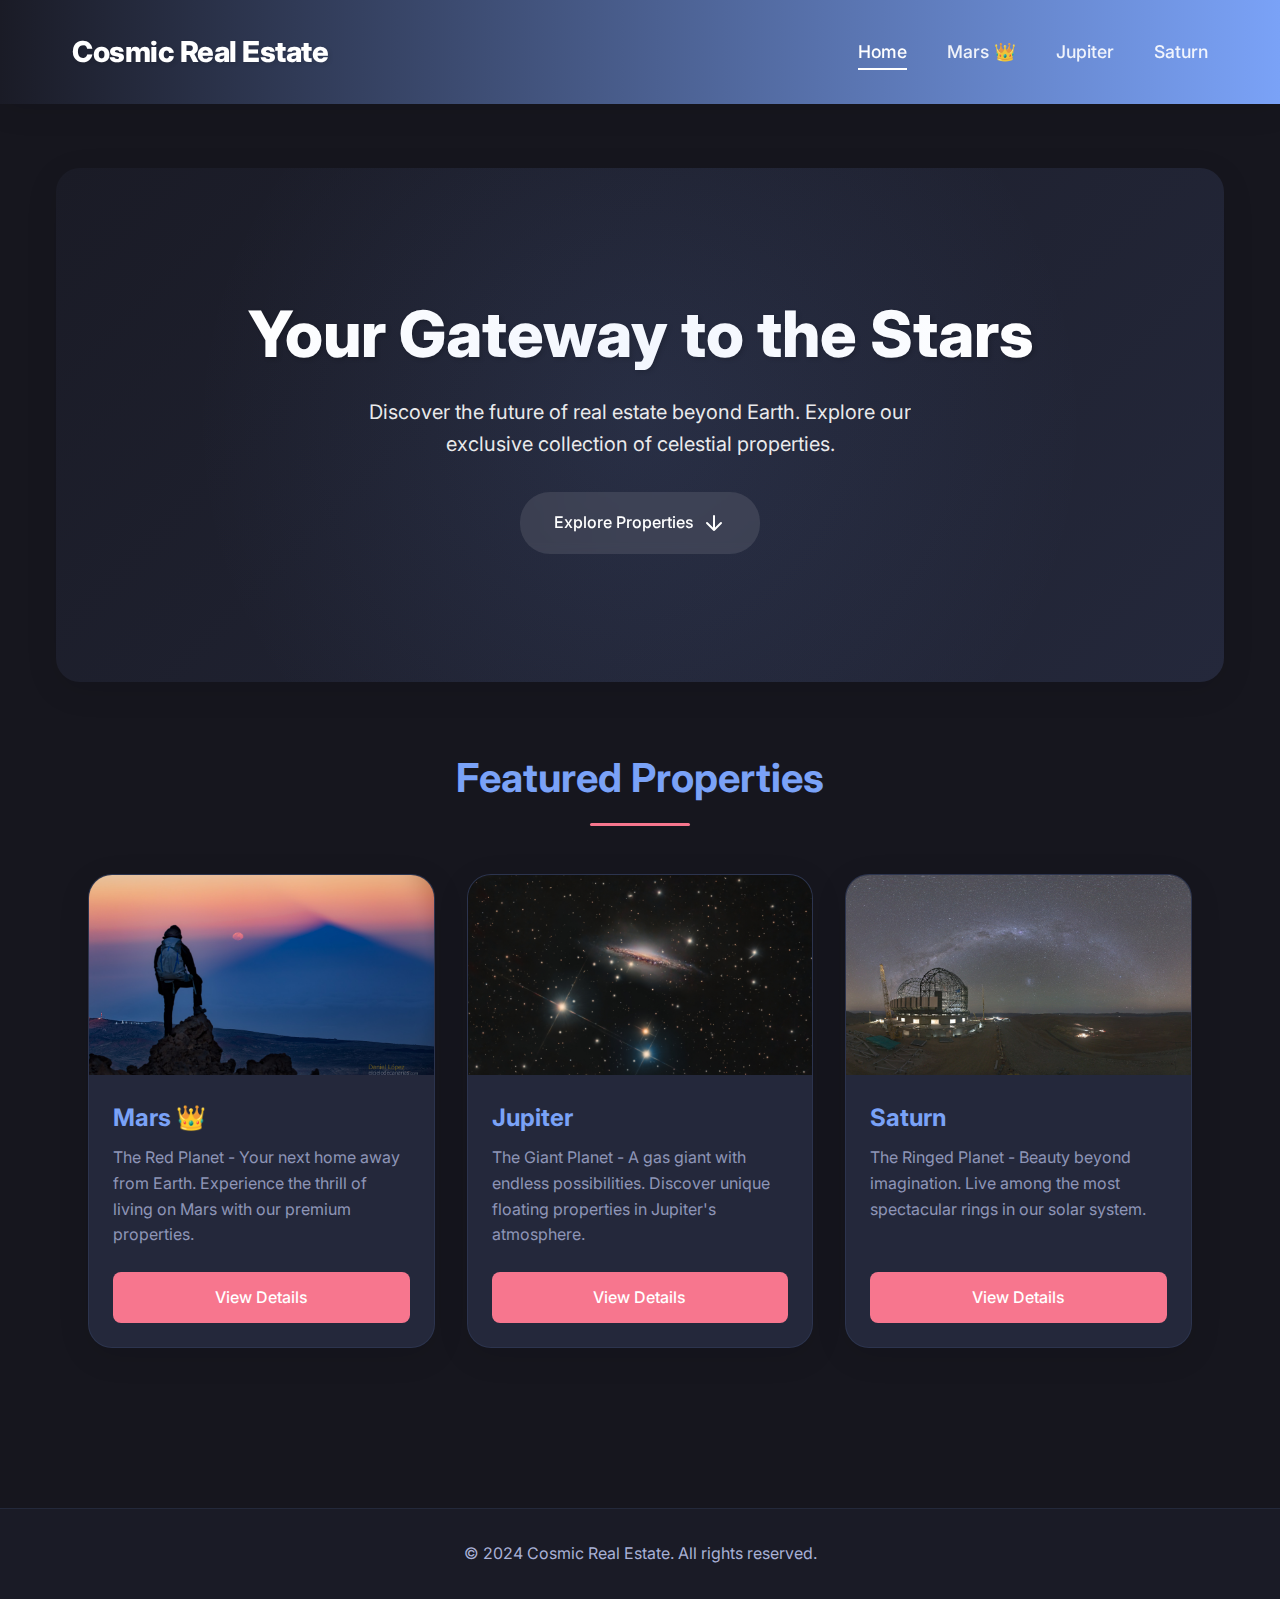
==== commit 67a4f1c0: "style" ====
--- a/index.html
+++ b/index.html
@@ -23,6 +23,190 @@
     <link rel="preconnect" href="https://fonts.googleapis.com">
     <link rel="preconnect" href="https://fonts.gstatic.com" crossorigin>
     <link href="https://fonts.googleapis.com/css2?family=Inter:wght@400;500;600;700;800&display=swap" rel="stylesheet">
+    <style>
+        .hero {
+            text-align: center;
+            padding: 8rem 2rem;
+            background: linear-gradient(135deg, var(--gradient-start), var(--gradient-end));
+            color: white;
+            border-radius: 24px;
+            margin: 2rem auto;
+            max-width: 1200px;
+            position: relative;
+            overflow: hidden;
+            box-shadow: 0 8px 32px rgba(0, 0, 0, 0.1);
+        }
+
+        .hero::before {
+            content: '';
+            position: absolute;
+            top: 0;
+            left: 0;
+            right: 0;
+            bottom: 0;
+            background: radial-gradient(circle at 50% 50%, rgba(122, 162, 247, 0.1), transparent 70%);
+            pointer-events: none;
+        }
+
+        .hero h2 {
+            font-size: 4rem;
+            margin-bottom: 1.5rem;
+            color: white;
+            font-weight: 800;
+            line-height: 1.2;
+            text-shadow: 2px 2px 4px rgba(0, 0, 0, 0.2);
+        }
+
+        .hero p {
+            font-size: 1.25rem;
+            max-width: 600px;
+            margin: 0 auto 2rem;
+            opacity: 0.9;
+            line-height: 1.6;
+        }
+
+        .scroll-button {
+            display: inline-flex;
+            align-items: center;
+            gap: 0.5rem;
+            background: rgba(255, 255, 255, 0.1);
+            color: white;
+            padding: 1rem 2rem;
+            border-radius: 30px;
+            text-decoration: none;
+            font-weight: 500;
+            backdrop-filter: blur(5px);
+            transition: all 0.3s ease;
+        }
+
+        .scroll-button:hover {
+            background: rgba(255, 255, 255, 0.2);
+            transform: translateY(-2px);
+        }
+
+        .scroll-button svg {
+            transition: transform 0.3s ease;
+        }
+
+        .scroll-button:hover svg {
+            transform: translateY(2px);
+        }
+
+        .featured-planets {
+            max-width: 1200px;
+            margin: 4rem auto;
+            padding: 0 2rem;
+        }
+
+        .featured-planets h2 {
+            text-align: center;
+            font-size: 2.5rem;
+            margin-bottom: 3rem;
+            color: var(--secondary-color);
+            position: relative;
+            padding-bottom: 1rem;
+        }
+
+        .featured-planets h2::after {
+            content: '';
+            position: absolute;
+            bottom: 0;
+            left: 50%;
+            transform: translateX(-50%);
+            width: 100px;
+            height: 3px;
+            background: var(--accent-color);
+            border-radius: 2px;
+        }
+
+        .planet-grid {
+            display: grid;
+            grid-template-columns: repeat(auto-fit, minmax(300px, 1fr));
+            gap: 2rem;
+        }
+
+        .planet-card {
+            background: var(--card-background);
+            border-radius: 24px;
+            overflow: hidden;
+            box-shadow: 0 8px 32px rgba(0, 0, 0, 0.1);
+            transition: all 0.3s ease;
+            border: 1px solid rgba(122, 162, 247, 0.1);
+        }
+
+        .planet-card:hover {
+            transform: translateY(-5px);
+            box-shadow: 0 12px 40px rgba(0, 0, 0, 0.15);
+        }
+
+        .planet-card a {
+            text-decoration: none;
+            color: inherit;
+        }
+
+        .planet-card img {
+            width: 100%;
+            height: 200px;
+            object-fit: cover;
+            transition: transform 0.5s ease;
+        }
+
+        .planet-card:hover img {
+            transform: scale(1.05);
+        }
+
+        .planet-card h3 {
+            padding: 1.5rem 1.5rem 0.5rem;
+            font-size: 1.5rem;
+            color: var(--secondary-color);
+            margin: 0;
+        }
+
+        .planet-card p {
+            padding: 0 1.5rem 1.5rem;
+            color: var(--text-color);
+            line-height: 1.6;
+            margin: 0;
+        }
+
+        .cta-button {
+            display: inline-block;
+            margin: 0 1.5rem 1.5rem;
+            padding: 0.8rem 1.5rem;
+            background: var(--accent-color);
+            color: white;
+            border-radius: 8px;
+            font-weight: 500;
+            transition: all 0.3s ease;
+        }
+
+        .cta-button:hover {
+            transform: translateY(-2px);
+            box-shadow: 0 4px 15px rgba(122, 162, 247, 0.3);
+        }
+
+        @media (max-width: 768px) {
+            .hero {
+                padding: 6rem 1.5rem;
+            }
+
+            .hero h2 {
+                font-size: 2.5rem;
+            }
+
+            .hero p {
+                font-size: 1.1rem;
+            }
+
+            .featured-planets {
+                padding: 0 1rem;
+            }
+
+            .featured-planets h2 {
+                font-size: 2rem;
+            }
+        }
+    </style>
     <!-- Taboola Pixel Code -->
     <script type='text/javascript'>
       window._tfa = window._tfa || [];
@@ -46,9 +230,9 @@
             </a>
             <ul>
                 <li><a href="index.html" class="active">Home</a></li>
-                <li><a href="pages/mars.html">Mars 👑</a></li>
-                <li><a href="pages/jupiter.html">Jupiter</a></li>
-                <li><a href="pages/saturn.html">Saturn</a></li>
+                <li><a href="planet.html?planet=mars">Mars 👑</a></li>
+                <li><a href="planet.html?planet=jupiter">Jupiter</a></li>
+                <li><a href="planet.html?planet=saturn">Saturn</a></li>
             </ul>
         </nav>
     </header>
@@ -69,7 +253,7 @@
             <h2>Featured Properties</h2>
             <div class="planet-grid">
                 <article class="planet-card">
-                    <a href="pages/mars.html">
+                    <a href="planet.html?planet=mars">
                         <img src="images/mars.jpg" alt="Mars - The Red Planet" loading="eager">
                         <h3>Mars 👑</h3>
                         <p>The Red Planet - Your next home away from Earth. Experience the thrill of living on Mars with our premium properties.</p>
@@ -78,7 +262,7 @@
                 </article>
 
                 <article class="planet-card">
-                    <a href="pages/jupiter.html">
+                    <a href="planet.html?planet=jupiter">
                         <img src="images/jupiter.jpg" alt="Jupiter - The Giant Planet" loading="eager">
                         <h3>Jupiter</h3>
                         <p>The Giant Planet - A gas giant with endless possibilities. Discover unique floating properties in Jupiter's atmosphere.</p>
@@ -87,7 +271,7 @@
                 </article>
 
                 <article class="planet-card">
-                    <a href="pages/saturn.html">
+                    <a href="planet.html?planet=saturn">
                         <img src="images/saturn.jpg" alt="Saturn - The Ringed Planet" loading="eager">
                         <h3>Saturn</h3>
                         <p>The Ringed Planet - Beauty beyond imagination. Live among the most spectacular rings in our solar system.</p>
--- a/styles/navbar.css
+++ b/styles/navbar.css
@@ -1,93 +1,114 @@
 /* Header and Navigation */
 header {
-    background-color: var(--primary-color);
-    padding: 1rem 0;
-    box-shadow: 0 2px 15px rgba(0, 0, 0, 0.2);
+    background: linear-gradient(to right, var(--primary-color), var(--secondary-color));
+    padding: 0.5rem 0;
     position: sticky;
     top: 0;
     z-index: 1000;
-    backdrop-filter: blur(10px);
-    background-color: rgba(26, 27, 38, 0.95);
-    width: 100%;
+    box-shadow: 0 4px 30px rgba(0, 0, 0, 0.1);
 }
 
 nav {
-    max-width: 1200px;
-    margin: 0 auto;
-    padding: 0 1rem;
     display: flex;
     justify-content: space-between;
     align-items: center;
-    height: 60px;
+    padding: 0.8rem 2rem;
+    max-width: 1200px;
+    margin: 0 auto;
 }
 
 /* Logo Styles */
-a.logo {
+.logo {
     text-decoration: none;
-    color: var(--secondary-color);
-    transition: all 0.3s ease;
-    padding: 0.5rem 1rem;
-    border-radius: 6px;
-    display: inline-block;
-    height: 100%;
     display: flex;
     align-items: center;
+    gap: 0.8rem;
 }
 
-a.logo:hover {
-    background-color: var(--secondary-color);
-    color: var(--primary-color);
-}
-
-a.logo h1 {
+.logo h1 {
+    font-size: 1.8rem;
+    color: white;
     margin: 0;
-    font-size: 1.8rem;
-    font-weight: 700;
+    font-weight: 800;
     letter-spacing: -0.5px;
-    line-height: 1.2;
-    white-space: nowrap;
+    text-shadow: 2px 2px 4px rgba(0, 0, 0, 0.1);
 }
 
 /* Navigation Links */
 nav ul {
     display: flex;
+    gap: 2.5rem;
     list-style: none;
-    gap: 2rem;
     margin: 0;
     padding: 0;
-    height: 100%;
-    align-items: center;
 }
 
-nav ul a {
-    color: var(--text-color);
+nav a {
     text-decoration: none;
-    padding: 0.5rem 1rem;
-    border-radius: 6px;
+    color: rgba(255, 255, 255, 0.9);
+    font-weight: 500;
+    font-size: 1.1rem;
+    padding: 0.5rem 0;
+    position: relative;
     transition: all 0.3s ease;
-    font-weight: 500;
-    display: inline-flex;
-    align-items: center;
-    line-height: 1.2;
-    white-space: nowrap;
 }
 
-nav ul a:hover,
-nav ul a.active {
-    background-color: var(--secondary-color);
-    color: var(--primary-color);
+nav a::before {
+    content: '';
+    position: absolute;
+    bottom: 0;
+    left: 0;
+    width: 100%;
+    height: 2px;
+    background: white;
+    transform: scaleX(0);
+    transform-origin: right;
+    transition: transform 0.3s ease;
+}
+
+nav a:hover {
+    color: white;
+}
+
+nav a:hover::before {
+    transform: scaleX(1);
+    transform-origin: left;
+}
+
+nav a.active {
+    color: white;
+}
+
+nav a.active::before {
+    transform: scaleX(1);
 }
 
 /* Responsive Navigation */
 @media (max-width: 768px) {
+    header {
+        padding: 0.5rem 0;
+    }
+
     nav {
+        padding: 0.8rem 1rem;
         flex-direction: column;
         gap: 1rem;
     }
 
     nav ul {
         flex-direction: column;
+        width: 100%;
+        gap: 0.8rem;
         text-align: center;
-        gap: 1rem;
+    }
+
+    nav a {
+        display: block;
+        padding: 0.8rem;
+        font-size: 1rem;
+    }
+
+    .logo h1 {
+        font-size: 1.5rem;
     }
 } 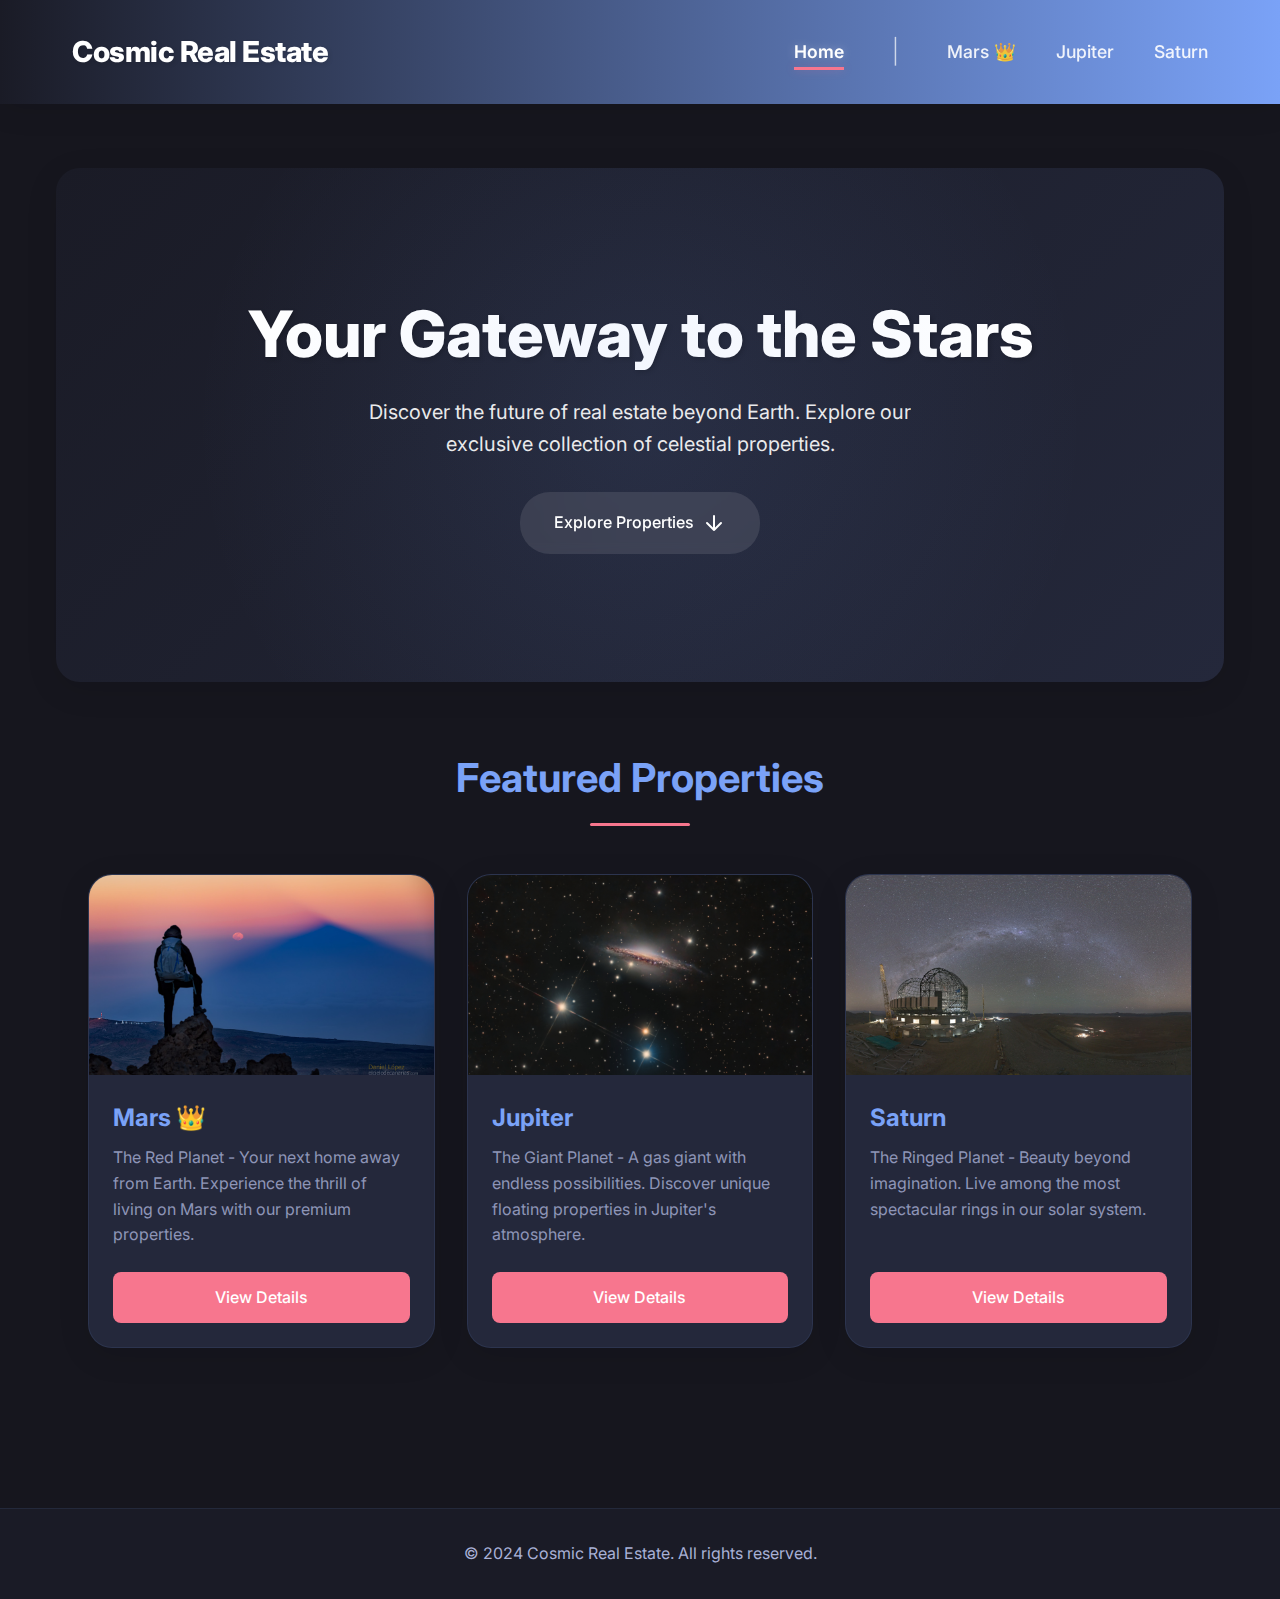
==== commit 98cb484c: "style" ====
--- a/index.html
+++ b/index.html
@@ -230,6 +230,7 @@
             </a>
             <ul>
                 <li><a href="index.html" class="active">Home</a></li>
+                <li class="nav-divider">|</li>
                 <li><a href="planet.html?planet=mars">Mars 👑</a></li>
                 <li><a href="planet.html?planet=jupiter">Jupiter</a></li>
                 <li><a href="planet.html?planet=saturn">Saturn</a></li>
--- a/styles/navbar.css
+++ b/styles/navbar.css
@@ -41,6 +41,15 @@
     list-style: none;
     margin: 0;
     padding: 0;
+    align-items: center;
+}
+
+.nav-divider {
+    color: white;
+    font-size: 1.5rem;
+    font-weight: 300;
+    opacity: 0.7;
+    margin: 0 0.5rem;
 }
 
 nav a {
@@ -77,10 +86,15 @@
 
 nav a.active {
     color: white;
+    font-weight: 600;
+    text-shadow: 0 0 10px rgba(255, 255, 255, 0.3);
 }
 
 nav a.active::before {
     transform: scaleX(1);
+    height: 3px;
+    background: var(--accent-color);
+    box-shadow: 0 0 10px rgba(247, 118, 142, 0.3);
 }
 
 /* Responsive Navigation */
@@ -102,12 +116,21 @@
         text-align: center;
     }
 
+    .nav-divider {
+        display: none;
+    }
+
     nav a {
         display: block;
         padding: 0.8rem;
         font-size: 1rem;
     }
 
+    nav a.active {
+        background: rgba(255, 255, 255, 0.1);
+        border-radius: 8px;
+    }
+
     .logo h1 {
         font-size: 1.5rem;
     }
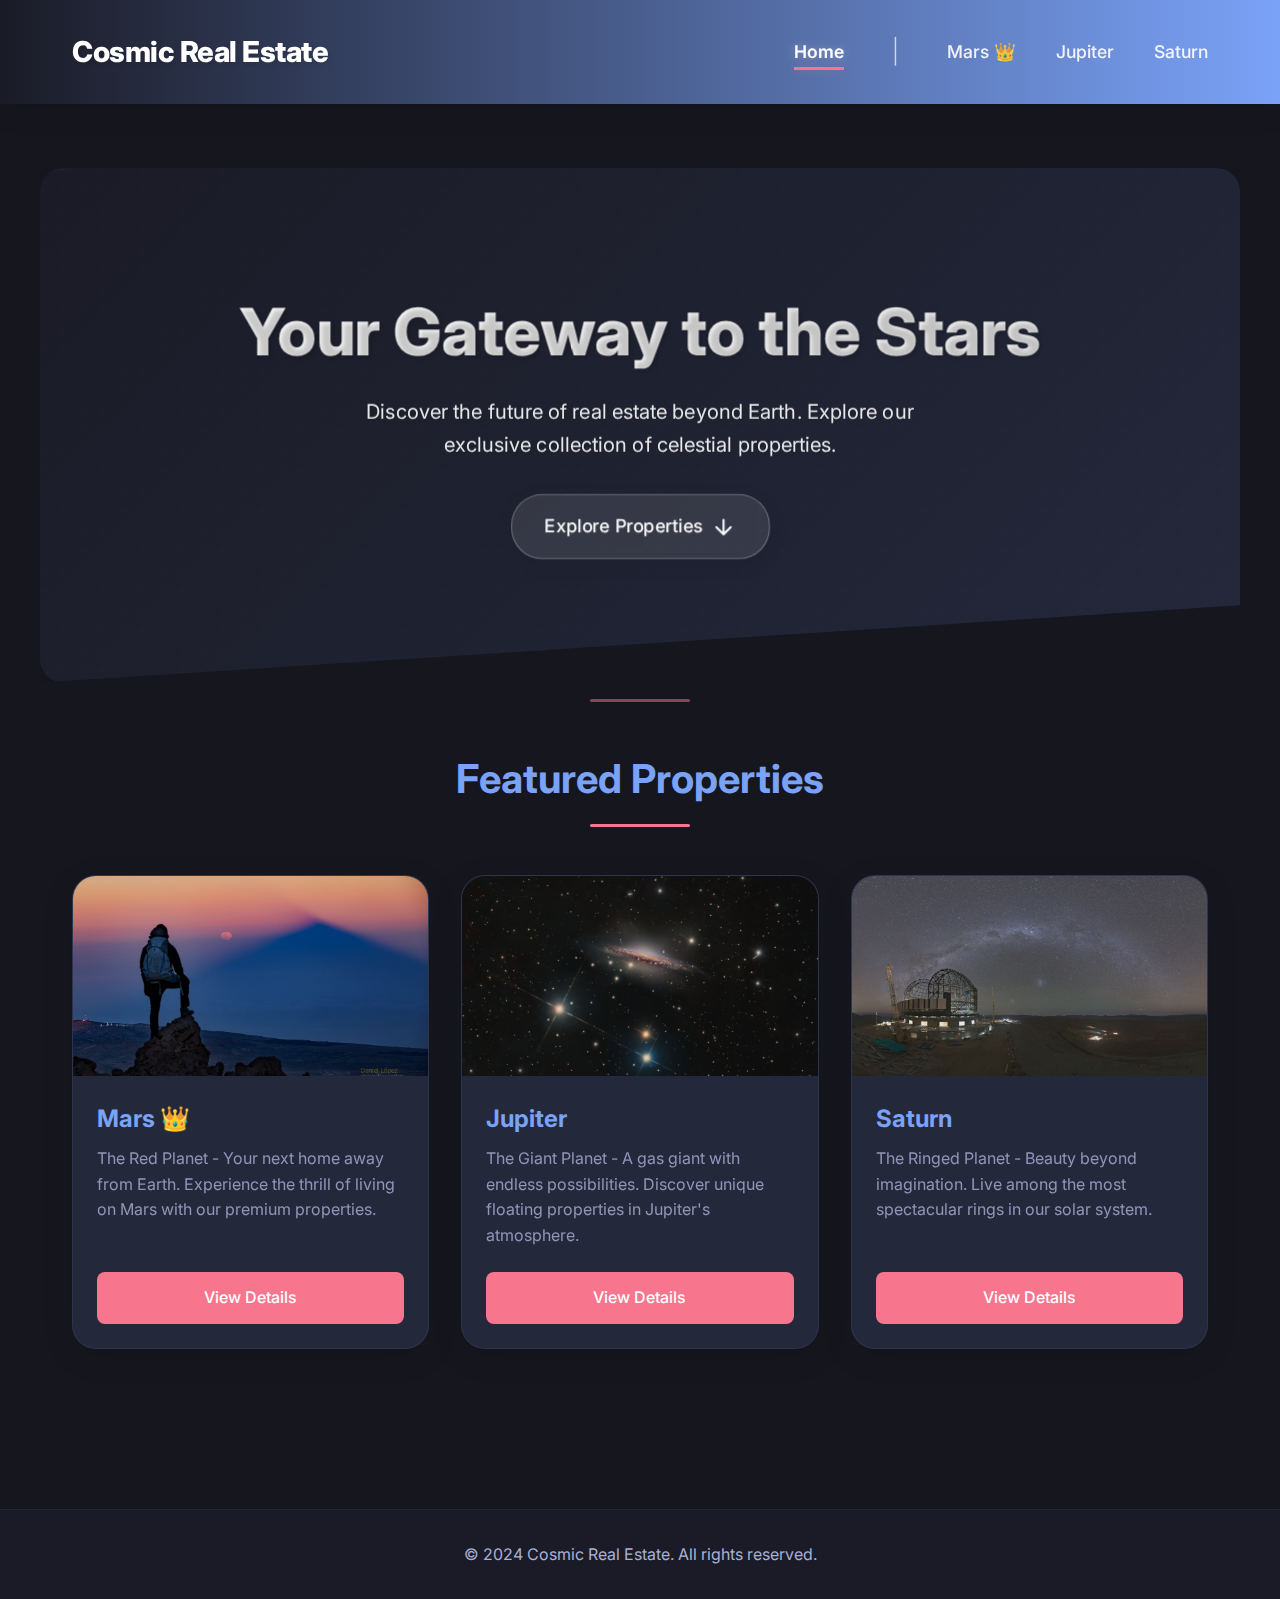
==== commit 125c3c99: "style: Responsiveness" ====
--- a/index.html
+++ b/index.html
@@ -228,6 +228,11 @@
             <a href="index.html" class="logo">
                 <h1>Cosmic Real Estate</h1>
             </a>
+            <div class="hamburger">
+                <span></span>
+                <span></span>
+                <span></span>
+            </div>
             <ul>
                 <li><a href="index.html" class="active">Home</a></li>
                 <li class="nav-divider">|</li>
--- a/styles/navbar.css
+++ b/styles/navbar.css
@@ -60,6 +60,7 @@
     padding: 0.5rem 0;
     position: relative;
     transition: all 0.3s ease;
+    cursor: pointer;
 }
 
 nav a::before {
@@ -97,23 +98,46 @@
     box-shadow: 0 0 10px rgba(247, 118, 142, 0.3);
 }
 
+/* Hamburger Menu */
+.hamburger {
+    display: none;
+    flex-direction: column;
+    gap: 6px;
+    cursor: pointer;
+    padding: 4px;
+    z-index: 1001;
+}
+
+.hamburger span {
+    display: block;
+    width: 25px;
+    height: 2px;
+    background-color: white;
+    transition: all 0.3s ease;
+}
+
 /* Responsive Navigation */
-@media (max-width: 768px) {
-    header {
-        padding: 0.5rem 0;
-    }
-
-    nav {
-        padding: 0.8rem 1rem;
-        flex-direction: column;
-        gap: 1rem;
+@media (max-width: 1024px) {
+    .hamburger {
+        display: flex;
     }
 
     nav ul {
+        position: fixed;
+        top: 0;
+        right: -100%;
+        height: 100vh;
+        width: 80%;
+        max-width: 400px;
+        background: linear-gradient(to bottom, var(--primary-color), var(--secondary-color));
         flex-direction: column;
-        width: 100%;
-        gap: 0.8rem;
-        text-align: center;
+        padding: 80px 2rem 2rem;
+        transition: right 0.3s ease;
+        box-shadow: -4px 0 30px rgba(0, 0, 0, 0.1);
+    }
+
+    nav ul.active {
+        right: 0;
     }
 
     .nav-divider {
@@ -122,8 +146,10 @@
 
     nav a {
         display: block;
-        padding: 0.8rem;
-        font-size: 1rem;
+        padding: 1rem;
+        font-size: 1.1rem;
+        width: 100%;
+        text-align: center;
     }
 
     nav a.active {
@@ -131,7 +157,30 @@
         border-radius: 8px;
     }
 
+    /* Hamburger Animation */
+    .hamburger.active span:nth-child(1) {
+        transform: translateY(8px) rotate(45deg);
+    }
+
+    .hamburger.active span:nth-child(2) {
+        opacity: 0;
+    }
+
+    .hamburger.active span:nth-child(3) {
+        transform: translateY(-8px) rotate(-45deg);
+    }
+}
+
+@media (max-width: 480px) {
+    nav {
+        padding: 0.8rem 1rem;
+    }
+
     .logo h1 {
         font-size: 1.5rem;
     }
+
+    nav ul {
+        width: 100%;
+    }
 } --- a/styles/cards.css
+++ b/styles/cards.css
@@ -1,16 +1,33 @@
 /* Planet Cards */
 .planet-card {
     background: var(--card-background);
-    border-radius: 16px;
+    border-radius: 24px;
     overflow: hidden;
-    box-shadow: 0 4px 20px rgba(0, 0, 0, 0.2);
-    transition: all 0.3s ease;
+    box-shadow: 0 8px 32px rgba(0, 0, 0, 0.1);
+    transition: all 0.5s cubic-bezier(0.4, 0, 0.2, 1);
     position: relative;
     border: 1px solid rgba(122, 162, 247, 0.1);
     display: flex;
     flex-direction: column;
     cursor: pointer;
     height: 100%;
+}
+
+.planet-card::before {
+    content: '';
+    position: absolute;
+    top: 0;
+    left: 0;
+    right: 0;
+    bottom: 0;
+    background: radial-gradient(circle at 50% 0%, rgba(122, 162, 247, 0.1), transparent 70%);
+    opacity: 0;
+    transition: opacity 0.5s ease;
+    pointer-events: none;
+}
+
+.planet-card:hover::before {
+    opacity: 1;
 }
 
 .planet-card a {
@@ -22,8 +39,8 @@
 }
 
 .planet-card:hover {
-    transform: translateY(-8px);
-    box-shadow: 0 8px 30px rgba(0, 0, 0, 0.3);
+    transform: translateY(-8px) scale(1.02);
+    box-shadow: 0 12px 40px rgba(0, 0, 0, 0.2);
     background: var(--card-hover);
 }
 
@@ -31,24 +48,84 @@
     width: 100%;
     height: 200px;
     object-fit: cover;
+    transition: transform 0.5s cubic-bezier(0.4, 0, 0.2, 1);
+    filter: brightness(0.9);
+}
+
+.planet-card:hover img {
+    transform: scale(1.1);
+    filter: brightness(1);
+}
+
+.planet-card h3 {
+    margin: 1.5rem 1.5rem 0.5rem;
+    color: var(--secondary-color);
+    font-size: 1.5rem;
+    position: relative;
+    display: inline-block;
+}
+
+.planet-card h3::after {
+    content: '';
+    position: absolute;
+    bottom: -4px;
+    left: 0;
+    width: 100%;
+    height: 2px;
+    background: var(--accent-color);
+    transform: scaleX(0);
+    transform-origin: right;
     transition: transform 0.3s ease;
 }
 
-.planet-card:hover img {
-    transform: scale(1.05);
-}
-
-.planet-card h3 {
-    margin: 1rem 1rem 0.5rem;
-    color: var(--secondary-color);
-    font-size: 1.5rem;
+.planet-card:hover h3::after {
+    transform: scaleX(1);
+    transform-origin: left;
 }
 
 .planet-card p {
-    margin: 0 1rem;
+    margin: 0 1.5rem 1.5rem;
     color: var(--text-color);
     opacity: 0.8;
     flex-grow: 1;
+    transition: opacity 0.3s ease;
+}
+
+.planet-card:hover p {
+    opacity: 1;
+}
+
+.planet-card .cta-button {
+    margin: 0 1.5rem 1.5rem;
+    padding: 0.8rem 1.5rem;
+    background: var(--accent-color);
+    color: white;
+    border-radius: 8px;
+    font-weight: 500;
+    transition: all 0.3s ease;
+    position: relative;
+    overflow: hidden;
+}
+
+.planet-card .cta-button::before {
+    content: '';
+    position: absolute;
+    top: 50%;
+    left: 50%;
+    width: 300%;
+    height: 300%;
+    background: radial-gradient(circle, rgba(255,255,255,0.2) 0%, transparent 60%);
+    transform: translate(-50%, -50%) scale(0);
+    transition: transform 0.5s ease;
+}
+
+.planet-card:hover .cta-button {
+    transform: translateY(-2px);
+    box-shadow: 0 4px 15px rgba(247, 118, 142, 0.3);
+}
+
+.planet-card:hover .cta-button::before {
+    transform: translate(-50%, -50%) scale(1);
 }
 
 /* Planet Grid */
@@ -56,6 +133,7 @@
     display: grid;
     grid-template-columns: repeat(auto-fit, minmax(320px, 1fr));
     gap: 2rem;
+    perspective: 1000px;
 }
 
 .featured-planets {
@@ -68,6 +146,20 @@
     color: var(--secondary-color);
     font-size: 2.5rem;
     font-weight: 700;
+    position: relative;
+    padding-bottom: 1rem;
+}
+
+.featured-planets h2::after {
+    content: '';
+    position: absolute;
+    bottom: 0;
+    left: 50%;
+    transform: translateX(-50%);
+    width: 100px;
+    height: 3px;
+    background: var(--accent-color);
+    border-radius: 2px;
 }
 
 /* Planet Detail Card */
@@ -75,10 +167,16 @@
     max-width: 1000px;
     margin: 0 auto;
     background: var(--card-background);
-    border-radius: 16px;
+    border-radius: 24px;
     overflow: hidden;
-    box-shadow: 0 4px 20px rgba(0, 0, 0, 0.2);
+    box-shadow: 0 8px 32px rgba(0, 0, 0, 0.1);
     border: 1px solid rgba(122, 162, 247, 0.1);
+    transition: transform 0.3s ease, box-shadow 0.3s ease;
+}
+
+.planet-detail:hover {
+    transform: translateY(-5px);
+    box-shadow: 0 12px 40px rgba(0, 0, 0, 0.15);
 }
 
 /* Responsive Cards */
@@ -86,4 +184,8 @@
     .planet-grid {
         grid-template-columns: 1fr;
     }
+    
+    .planet-card:hover {
+        transform: translateY(-4px) scale(1.01);
+    }
 } --- a/styles/main.css
+++ b/styles/main.css
@@ -10,25 +10,32 @@
     line-height: 1.6;
     color: var(--text-color);
     background-color: var(--background-color);
+    overflow-x: hidden;
 }
 
 /* Main content */
 main {
-    max-width: 1200px;
+    max-width: 1400px;
     margin: 0 auto;
     padding: 2rem 1rem;
+    position: relative;
 }
 
 /* Hero Section */
 .hero {
     text-align: center;
-    padding: 6rem 2rem;
+    padding: 10rem 2rem;
     background: linear-gradient(135deg, var(--gradient-start), var(--gradient-end));
     color: var(--text-color);
-    border-radius: 16px;
-    margin-bottom: 3rem;
+    border-radius: 32px;
+    margin: 2rem auto;
+    max-width: 1400px;
     position: relative;
     overflow: hidden;
+    box-shadow: 0 8px 32px rgba(0, 0, 0, 0.1);
+    transform-style: preserve-3d;
+    perspective: 1000px;
+    clip-path: polygon(0 0, 100% 0, 100% 85%, 0 100%);
 }
 
 .hero::before {
@@ -40,25 +47,146 @@
     bottom: 0;
     background: radial-gradient(circle at 50% 50%, rgba(122, 162, 247, 0.1), transparent 70%);
     pointer-events: none;
+    animation: pulse 4s ease-in-out infinite;
+}
+
+.hero::after {
+    content: '';
+    position: absolute;
+    top: 0;
+    left: 0;
+    right: 0;
+    bottom: 0;
+    background: url('data:image/svg+xml,<svg width="20" height="20" viewBox="0 0 20 20" xmlns="http://www.w3.org/2000/svg"><circle cx="2" cy="2" r="1" fill="rgba(255,255,255,0.05)"/></svg>');
+    opacity: 0.5;
+    pointer-events: none;
 }
 
 .hero h2 {
-    font-size: 3.5rem;
+    font-size: 4.5rem;
     margin-bottom: 1.5rem;
-    color: var(--secondary-color);
+    color: white;
     font-weight: 800;
-    line-height: 1.2;
+    line-height: 1.1;
+    text-shadow: 2px 2px 4px rgba(0, 0, 0, 0.2);
+    transform: translateZ(20px);
+    animation: float 6s ease-in-out infinite;
+    background: linear-gradient(45deg, #fff, #f0f0f0);
+    -webkit-background-clip: text;
+    -webkit-text-fill-color: transparent;
 }
 
 .hero p {
-    font-size: 1.25rem;
-    max-width: 600px;
-    margin: 0 auto 2rem;
+    font-size: 1.5rem;
+    max-width: 800px;
+    margin: 0 auto 3rem;
     opacity: 0.9;
+    line-height: 1.6;
+    transform: translateZ(10px);
+    text-shadow: 1px 1px 2px rgba(0, 0, 0, 0.1);
+}
+
+.scroll-button {
+    display: inline-flex;
+    align-items: center;
+    gap: 0.8rem;
+    background: rgba(255, 255, 255, 0.15);
+    color: white;
+    padding: 1.2rem 2.5rem;
+    border-radius: 50px;
+    text-decoration: none;
+    font-weight: 600;
+    font-size: 1.1rem;
+    backdrop-filter: blur(10px);
+    transition: all 0.4s cubic-bezier(0.4, 0, 0.2, 1);
+    transform: translateZ(30px);
+    border: 1px solid rgba(255, 255, 255, 0.3);
+    box-shadow: 0 4px 20px rgba(0, 0, 0, 0.1);
+    cursor: pointer;
+}
+
+.scroll-button:hover {
+    background: rgba(255, 255, 255, 0.25);
+    transform: translateZ(30px) translateY(-3px);
+    box-shadow: 0 8px 30px rgba(0, 0, 0, 0.2);
+    border-color: rgba(255, 255, 255, 0.4);
+}
+
+.scroll-button svg {
+    transition: transform 0.4s cubic-bezier(0.4, 0, 0.2, 1);
+    width: 24px;
+    height: 24px;
+}
+
+.scroll-button:hover svg {
+    transform: translateY(3px);
+}
+
+/* Section Spacing */
+section {
+    margin: 6rem 0;
+    position: relative;
+}
+
+section::before {
+    content: '';
+    position: absolute;
+    top: -3rem;
+    left: 50%;
+    transform: translateX(-50%);
+    width: 100px;
+    height: 3px;
+    background: var(--accent-color);
+    border-radius: 2px;
+    opacity: 0.5;
+}
+
+/* Animations */
+@keyframes float {
+    0%, 100% {
+        transform: translateZ(20px) translateY(0);
+    }
+    50% {
+        transform: translateZ(20px) translateY(-15px);
+    }
+}
+
+@keyframes pulse {
+    0%, 100% {
+        opacity: 0.5;
+    }
+    50% {
+        opacity: 0.8;
+    }
 }
 
 /* Responsive Design */
 @media (max-width: 768px) {
+    .hero {
+        padding: 8rem 1.5rem;
+        clip-path: polygon(0 0, 100% 0, 100% 90%, 0 100%);
+    }
+
+    .hero h2 {
+        font-size: 3rem;
+    }
+
+    .hero p {
+        font-size: 1.2rem;
+        margin-bottom: 2rem;
+    }
+
+    .scroll-button {
+        padding: 1rem 2rem;
+        font-size: 1rem;
+    }
+
+    section {
+        margin: 4rem 0;
+    }
+}
+
+@media (max-width: 480px) {
     .hero h2 {
         font-size: 2.5rem;
     }
@@ -66,4 +194,8 @@
     .hero p {
         font-size: 1.1rem;
     }
+
+    .scroll-button {
+        padding: 0.8rem 1.5rem;
+    }
 } 